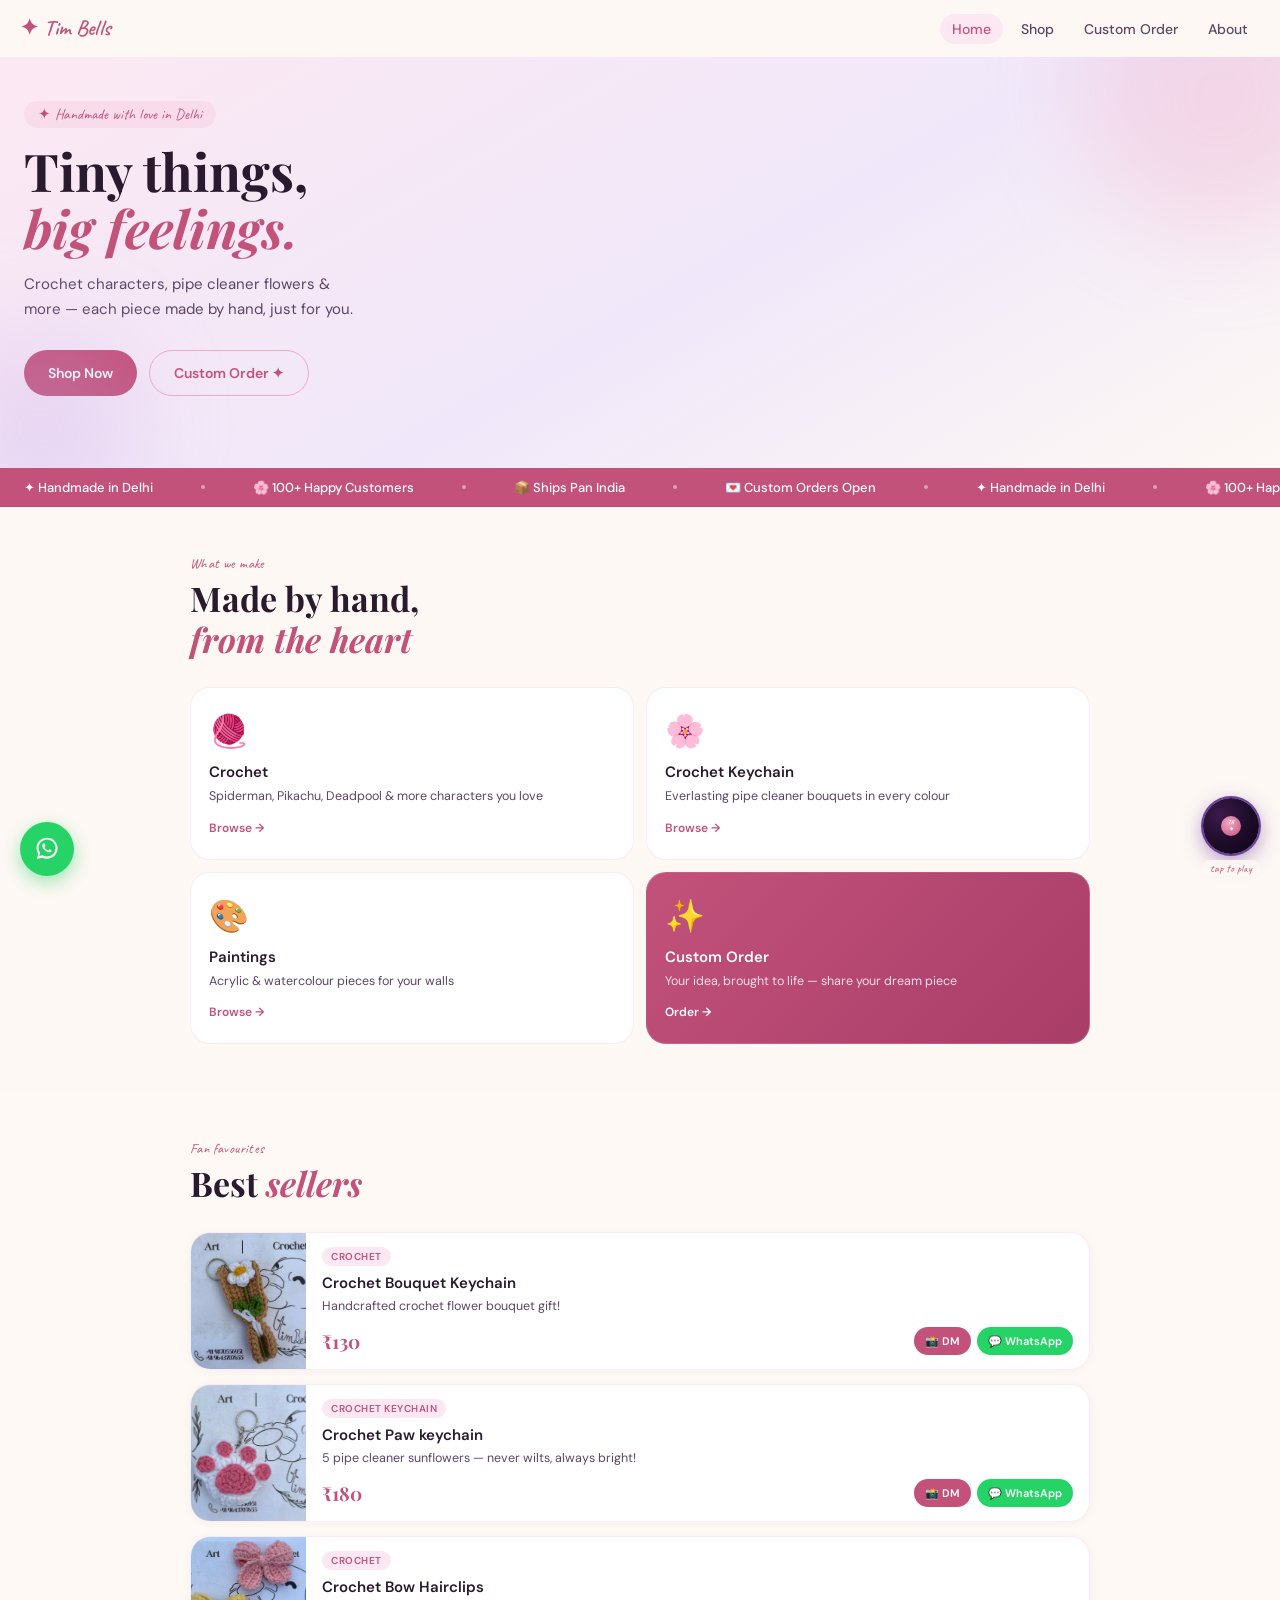
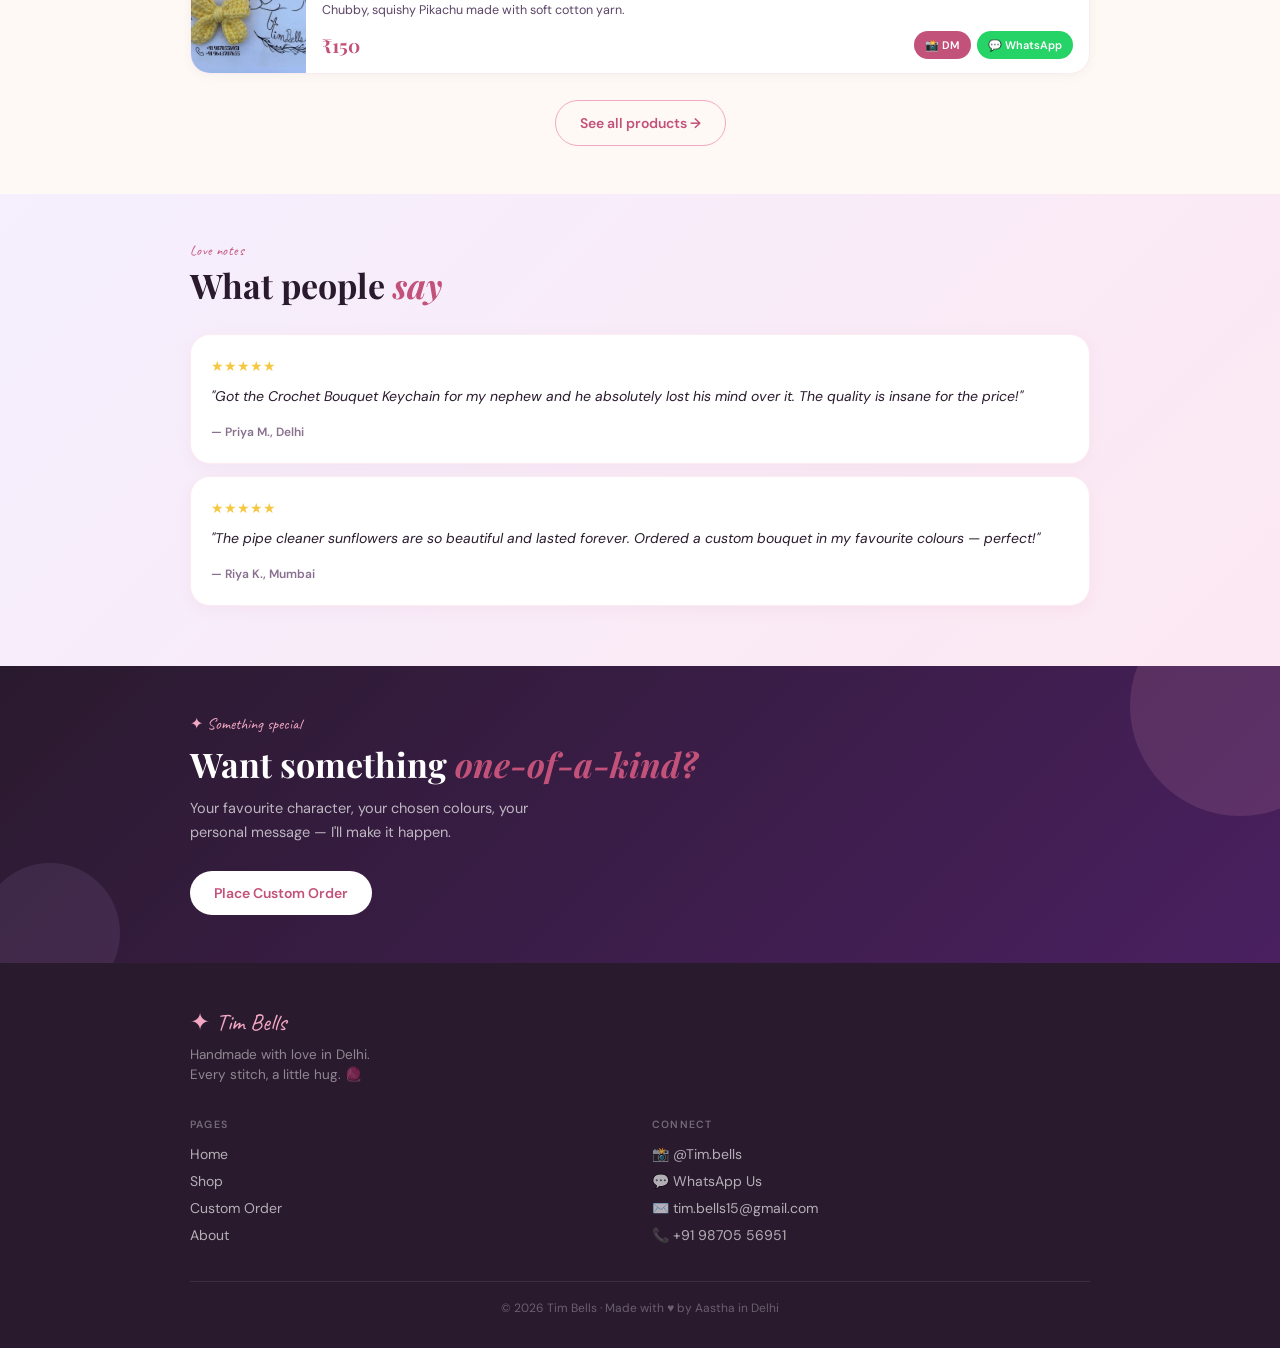
==== index.html @ e984d792 "first" ====
<!DOCTYPE html>
<html lang="en">
<head>
  <meta charset="UTF-8" />
  <meta name="viewport" content="width=device-width, initial-scale=1.0" />
  <title>Tim Bells ✦ Handmade by Aastha</title>
  <link rel="preconnect" href="https://fonts.googleapis.com" />
  <link rel="icon" href="data:image/svg+xml,<svg xmlns='http://www.w3.org/2000/svg' viewBox='0 0 100 100'><text y='.9em' font-size='90'>🌸</text></svg>">
  <link href="https://fonts.googleapis.com/css2?family=Playfair+Display:ital,wght@0,400;0,700;1,400&family=DM+Sans:wght@300;400;500;600&family=Caveat:wght@500;600&display=swap" rel="stylesheet" />
  <link rel="stylesheet" href="style.css" />
</head>
<body>

  <!-- NAV -->
  <nav class="nav" id="nav">
    <a href="home.html" class="nav-logo">✦ Tim Bells</a>
    <button class="nav-toggle" id="navToggle" aria-label="Menu">☰</button>
    <ul class="nav-links" id="navLinks">
      <li><a href="home.html" class="active">Home</a></li>
      <li><a href="shop.html">Shop</a></li>
      <li><a href="custom.html">Custom Order</a></li>
      <li><a href="about.html">About</a></li>
    </ul>
  </nav>

  <!-- HERO -->
  <section class="hero">
    <div class="hero-blob blob1"></div>
    <div class="hero-blob blob2"></div>
    <span class="eyebrow">✦ Handmade with love in Delhi</span>
    <h1 class="hero-title">Tiny things,<br><em>big feelings.</em></h1>
    <p class="hero-sub">Crochet characters, pipe cleaner flowers & more — each piece made by hand, just for you.</p>
    <div class="hero-btns">
      <a href="shop.html" class="btn btn-primary">Shop Now</a>
      <a href="custom.html" class="btn btn-ghost">Custom Order ✦</a>
    </div>
    </div>
  </section>

  <!-- TRUST BAR -->
  <div class="trust-bar">
    <div class="trust-track">
      <span class="trust-item">✦ Handmade in Delhi</span>
      <span class="trust-item"><span class="trust-dot"></span></span>
      <span class="trust-item">🌸 100+ Happy Customers</span>
      <span class="trust-item"><span class="trust-dot"></span></span>
      <span class="trust-item">📦 Ships Pan India</span>
      <span class="trust-item"><span class="trust-dot"></span></span>
      <span class="trust-item">💌 Custom Orders Open</span>
      <span class="trust-item"><span class="trust-dot"></span></span>
      <span class="trust-item">✦ Handmade in Delhi</span>
      <span class="trust-item"><span class="trust-dot"></span></span>
      <span class="trust-item">🌸 100+ Happy Customers</span>
      <span class="trust-item"><span class="trust-dot"></span></span>
      <span class="trust-item">📦 Ships Pan India</span>
      <span class="trust-item"><span class="trust-dot"></span></span>
      <span class="trust-item">💌 Custom Orders Open</span>
      <span class="trust-item"><span class="trust-dot"></span></span>
    </div>
  </div>

  <!-- CATEGORIES -->
  <section class="section">
    <div class="container">
      <div class="section-label">What we make</div>
      <h2 class="section-title">Made by hand,<br><em>from the heart</em></h2>
      <div class="cat-grid">
        <a href="shop.html?cat=crochet" class="cat-card">
          <div class="cat-icon">🧶</div>
          <h3>Crochet</h3>
          <p>Spiderman, Pikachu, Deadpool & more characters you love</p>
          <span class="cat-link">Browse →</span>
        </a>
        <a href="shop.html?cat=flowers" class="cat-card">
          <div class="cat-icon">🌸</div>
          <h3>Crochet Keychain</h3>
          <p>Everlasting pipe cleaner bouquets in every colour</p>
          <span class="cat-link">Browse →</span>
        </a>
        <a href="shop.html?cat=art" class="cat-card">
          <div class="cat-icon">🎨</div>
          <h3>Paintings</h3>
          <p>Acrylic & watercolour pieces for your walls</p>
          <span class="cat-link">Browse →</span>
        </a>
        <a href="custom.html" class="cat-card cat-card--highlight">
          <div class="cat-icon">✨</div>
          <h3>Custom Order</h3>
          <p>Your idea, brought to life — share your dream piece</p>
          <span class="cat-link">Order →</span>
        </a>
      </div>
    </div>
  </section>

  <!-- BEST SELLERS -->
  <section class="section section--tinted">
    <div class="container">
      <div class="section-label">Fan favourites</div>
      <h2 class="section-title">Best <em>sellers</em></h2>
      <div class="product-grid">
        <div class="product-card">
          <div class="product-img" style="background:#fde8f5;">
            <img src="images/spiderman.jpg" alt="Crochet Bouquet Keychain"
       style="width:100%;height:100%;object-fit:cover;" />
          </div>
          <div class="product-info">
            <span class="product-tag">Crochet</span>
            <h3>Crochet Bouquet Keychain</h3>
            <p>Handcrafted crochet flower bouquet gift!</p>
            <div class="product-footer">
              <span class="price">₹130</span>
              <div class="buy-btn-group">
                <a href="https://ig.me/m/Tim.bells" target="_blank" class="btn-sm btn-sm--ig" title="Order via Instagram DM">📸 DM</a>
                <a href="https://wa.me/919870556951?text=Hi%20Aastha%21%20%F0%9F%8C%B8%20I%27d%20like%20to%20order%20the%20Crochet%20%28%E2%82%B9450%29%20from%20your%20Tim%20Bells%20shop." target="_blank" class="btn-sm btn-sm--wa" title="Order via WhatsApp">💬 WhatsApp</a>
              </div>
            </div>
          </div>
        </div>

        <div class="product-card">
          <div class="product-img" style="background:#fef3e2;">
            <img src="images/sunflower.jpg" alt="Crochet Paw keychain"
       style="width:100%;height:100%;object-fit:cover;" />
          </div>
          <div class="product-info">
            <span class="product-tag">Crochet Keychain</span>
            <h3>Crochet Paw keychain</h3>
            <p>5 pipe cleaner sunflowers — never wilts, always bright!</p>
            <div class="product-footer">
              <span class="price">₹180</span>
              <div class="buy-btn-group">
                <a href="https://ig.me/m/Tim.bells" target="_blank" class="btn-sm btn-sm--ig" title="Order via Instagram DM">📸 DM</a>
                <a href="https://wa.me/919870556951?text=Hi%20Aastha%21%20%F0%9F%8C%B8%20I%27d%20like%20to%20order%20the%20Sunflower%20Bouquet%20%28%E2%82%B9350%29%20from%20your%20Tim%20Bells%20shop." target="_blank" class="btn-sm btn-sm--wa" title="Order via WhatsApp">💬 WhatsApp</a>
              </div>
            </div>
          </div>
        </div>

        <div class="product-card">
          <div class="product-img" style="background:#e8f5e9;">
            <img src="images/pikachu.jpg" alt="Crochet Bow Hairclips"
       style="width:100%;height:100%;object-fit:cover;" />
          </div>
          <div class="product-info">
            <span class="product-tag">Crochet</span>
            <h3>Crochet Bow Hairclips</h3>
            <p>Chubby, squishy Pikachu made with soft cotton yarn.</p>
            <div class="product-footer">
              <span class="price">₹150</span>
              <div class="buy-btn-group">
                <a href="https://ig.me/m/Tim.bells" target="_blank" class="btn-sm btn-sm--ig" title="Order via Instagram DM">📸 DM</a>
                <a href="https://wa.me/919870556951?text=Hi%20Aastha%21%20%F0%9F%8C%B8%20I%27d%20like%20to%20order%20the%20Pikachu%20Amigurumi%20%28%E2%82%B9400%29%20from%20your%20Tim%20Bells%20shop." target="_blank" class="btn-sm btn-sm--wa" title="Order via WhatsApp">💬 WhatsApp</a>
              </div>
            </div>
          </div>
        </div>
      </div>
      <div class="see-all">
        <a href="shop.html" class="btn btn-ghost">See all products →</a>
      </div>
    </div>
  </section>

  <!-- TESTIMONIALS -->
  <section class="section section--lavender">
    <div class="container">
      <div class="section-label">Love notes</div>
      <h2 class="section-title">What people <em>say</em></h2>
      <div class="testimonial-card">
        <div class="stars">★★★★★</div>
        <p class="testimonial-text">"Got the Crochet Bouquet Keychain for my nephew and he absolutely lost his mind over it. The quality is insane for the price!"</p>
        <span class="testimonial-author">— Priya M., Delhi</span>
      </div>
      <div class="testimonial-card">
        <div class="stars">★★★★★</div>
        <p class="testimonial-text">"The pipe cleaner sunflowers are so beautiful and lasted forever. Ordered a custom bouquet in my favourite colours — perfect!"</p>
        <span class="testimonial-author">— Riya K., Mumbai</span>
      </div>
    </div>
  </section>

  <!-- CUSTOM BANNER -->
  <section class="custom-banner">
    <div class="container">
      <span class="banner-eyebrow">✦ Something special</span>
      <h2>Want something <em>one-of-a-kind?</em></h2>
      <p>Your favourite character, your chosen colours, your personal message — I'll make it happen.</p>
      <a href="custom.html" class="btn btn-white">Place Custom Order</a>
    </div>
  </section>

  <!-- FOOTER -->
  <footer class="footer">
    <div class="container">
      <div class="footer-logo">✦ Tim Bells</div>
      <p class="footer-tagline">Handmade with love in Delhi.<br>Every stitch, a little hug. 🧶</p>
      <div class="footer-grid">
        <div class="footer-col">
          <h4>Pages</h4>
          <a href="home.html">Home</a>
          <a href="shop.html">Shop</a>
          <a href="custom.html">Custom Order</a>
          <a href="about.html">About</a>
        </div>
        <div class="footer-col">
          <h4>Connect</h4>
          <a href="https://instagram.com/Tim.bells" target="_blank">📸 @Tim.bells</a>
          <a href="https://wa.me/919870556951?text=Hi%20Aastha!%20I%20found%20your%20shop%20on%20the%20Tim%20Bells%20website." target="_blank">💬 WhatsApp Us</a>
          <a href="mailto:tim.bells15@gmail.com">✉️ tim.bells15@gmail.com</a>
          <a href="tel:+919870556951">📞 +91 98705 56951</a>
        </div>
      </div>
      <div class="footer-bottom">© 2026 Tim Bells · Made with ♥ by Aastha in Delhi</div>
    </div>
  </footer>

  
  <!-- MUSIC PLAYER (persists across pages via player.js) -->
  <div id="disc-player">
    <div id="disc" title="Click to play/pause">
      <div id="disc-inner">TB<br>✦</div>
    </div>
    <div id="disc-label">tap to play</div>
  </div>
  <audio id="bgMusic" loop preload="auto">
    <source src="music/lover-instrumental.mp3" type="audio/mpeg" />
  </audio>

  <script src="player.js"></script>
  <script src="main.js"></script>
</body>
</html>
---- style.css ----
/* ===== TIM BELLS — SHARED STYLES ===== */
@import url('https://fonts.googleapis.com/css2?family=Playfair+Display:ital,wght@0,400;0,700;1,400&family=DM+Sans:wght@300;400;500;600&family=Caveat:wght@500;600&display=swap');

*, *::before, *::after { box-sizing: border-box; margin: 0; padding: 0; }

:root {
  --rose: #f2a7c3;
  --rose-light: #fce8f2;
  --rose-dark: #c2527a;
  --rose-deeper: #a83d68;
  --lavender: #e8d5f5;
  --lavender-mid: #c9a8e8;
  --sage: #d4edd8;
  --cream: #fdf8f4;
  --warm-white: #fff9f6;
  --ink: #2a1a2e;
  --ink-soft: #5c4566;
  --ink-muted: #8a7090;
  --border: rgba(242,167,195,0.22);
}

html { scroll-behavior: smooth; }

body {
  font-family: 'DM Sans', sans-serif;
  background: var(--cream);
  color: var(--ink);
  overflow-x: hidden;
  -webkit-font-smoothing: antialiased;
}

a { text-decoration: none; color: inherit; }
img { max-width: 100%; display: block; }

/* ===== NAV ===== */
.nav {
  display: flex;
  align-items: center;
  justify-content: space-between;
  padding: 14px 20px;
  background: rgba(253,248,244,0.92);
  backdrop-filter: blur(10px);
  -webkit-backdrop-filter: blur(10px);
  position: sticky;
  top: 0;
  z-index: 200;
  border-bottom: 1px solid transparent;
  transition: border-color 0.3s, box-shadow 0.3s;
}

.nav.scrolled {
  border-color: var(--border);
  box-shadow: 0 2px 20px rgba(194,82,122,0.08);
}

.nav-logo {
  font-family: 'Caveat', cursive;
  font-size: 22px;
  font-weight: 600;
  color: var(--rose-dark);
  letter-spacing: 0.3px;
  flex-shrink: 0;
}

.nav-toggle {
  background: none;
  border: none;
  font-size: 20px;
  cursor: pointer;
  color: var(--ink);
  padding: 4px 8px;
  line-height: 1;
  display: none;
}

.nav-links {
  display: flex;
  list-style: none;
  gap: 6px;
  align-items: center;
}

.nav-links a {
  font-size: 14px;
  font-weight: 500;
  color: var(--ink-soft);
  padding: 6px 12px;
  border-radius: 20px;
  transition: background 0.15s, color 0.15s;
}

.nav-links a:hover { background: var(--rose-light); color: var(--rose-dark); }
.nav-links a.active { color: var(--rose-dark); background: var(--rose-light); }

/* MOBILE NAV */
@media (max-width: 600px) {
  .nav-toggle { display: block; }

  .nav-links {
    display: none;
    flex-direction: column;
    position: absolute;
    top: 100%;
    left: 0; right: 0;
    background: rgba(253,248,244,0.98);
    backdrop-filter: blur(10px);
    padding: 16px 20px 20px;
    gap: 4px;
    border-bottom: 1px solid var(--border);
    box-shadow: 0 8px 24px rgba(42,26,46,0.08);
  }

  .nav-links.open { display: flex; }

  .nav-links li { width: 100%; }
  .nav-links a {
    display: block;
    font-size: 16px;
    padding: 12px 16px;
    border-radius: 12px;
  }
}

/* ===== TRUST BAR ===== */
.trust-bar {
  background: var(--rose-dark);
  color: white;
  padding: 11px 0;
  overflow: hidden;
}

.trust-track {
  display: flex;
  width: max-content;
  animation: scroll-left 20s linear infinite;
}

.trust-item {
  display: flex;
  align-items: center;
  gap: 8px;
  padding: 0 24px;
  font-size: 13px;
  font-weight: 500;
  white-space: nowrap;
}

.trust-dot {
  width: 4px; height: 4px;
  background: rgba(255,255,255,0.45);
  border-radius: 50%;
  flex-shrink: 0;
}

@keyframes scroll-left {
  0% { transform: translateX(0); }
  100% { transform: translateX(-50%); }
}

/* ===== HERO ===== */
.hero {
  background: linear-gradient(150deg, #fce8f2 0%, #f0e8fa 55%, #fdf8f4 100%);
  padding: 44px 24px 36px;
  position: relative;
  overflow: hidden;
}

.hero-blob {
  position: absolute;
  border-radius: 50%;
  filter: blur(50px);
  pointer-events: none;
}

.blob1 {
  width: 280px; height: 280px;
  background: #f2a7c3;
  opacity: 0.3;
  top: -100px; right: -80px;
}

.blob2 {
  width: 200px; height: 200px;
  background: #c9a8e8;
  opacity: 0.28;
  bottom: -60px; left: -60px;
}

.eyebrow {
  display: inline-block;
  font-family: 'Caveat', cursive;
  font-size: 15px;
  color: var(--rose-dark);
  background: rgba(242,167,195,0.18);
  padding: 4px 14px;
  border-radius: 20px;
  margin-bottom: 14px;
}

.hero-title {
  font-family: 'Playfair Display', serif;
  font-size: clamp(38px, 10vw, 52px);
  font-weight: 700;
  line-height: 1.1;
  color: var(--ink);
  margin-bottom: 16px;
}

.hero-title em, .section-title em, .page-title em, h2 em {
  font-style: italic;
  color: var(--rose-dark);
}

.hero-sub {
  font-size: 15px;
  line-height: 1.65;
  color: var(--ink-soft);
  margin-bottom: 28px;
  max-width: 340px;
}

.hero-btns {
  display: flex;
  gap: 12px;
  flex-wrap: wrap;
  margin-bottom: 36px;
}

.hero-cards {
  display: flex;
  gap: 10px;
  overflow-x: auto;
  padding-bottom: 4px;
  scrollbar-width: none;
}

.hero-cards::-webkit-scrollbar { display: none; }

.hero-card {
  flex: 0 0 auto;
  background: white;
  border-radius: 18px;
  padding: 16px 16px 14px;
  text-align: center;
  border: 1px solid var(--border);
  box-shadow: 0 4px 16px rgba(194,82,122,0.07);
  min-width: 105px;
}

.hero-card .card-emoji { font-size: 26px; margin-bottom: 7px; }
.hero-card span { font-size: 11px; font-weight: 500; color: var(--ink-soft); display: block; line-height: 1.35; }

/* ===== PAGE HERO (inner pages) ===== */
.page-hero {
  background: linear-gradient(150deg, #fce8f2 0%, #f0e8fa 55%, #fdf8f4 100%);
  padding: 44px 24px 40px;
  position: relative;
  overflow: hidden;
}

.page-title {
  font-family: 'Playfair Display', serif;
  font-size: clamp(34px, 9vw, 48px);
  font-weight: 700;
  line-height: 1.15;
  color: var(--ink);
  margin-bottom: 12px;
}

.page-hero p {
  font-size: 15px;
  color: var(--ink-soft);
  line-height: 1.6;
  max-width: 360px;
}

/* ===== BUTTONS ===== */
.btn {
  display: inline-flex;
  align-items: center;
  gap: 6px;
  padding: 13px 24px;
  border-radius: 50px;
  font-family: 'DM Sans', sans-serif;
  font-size: 14px;
  font-weight: 600;
  cursor: pointer;
  transition: transform 0.15s, box-shadow 0.15s, background 0.15s;
  border: none;
  text-decoration: none;
  white-space: nowrap;
}

.btn-primary {
  background: var(--rose-dark);
  color: white;
}

.btn-primary:hover {
  background: var(--rose-deeper);
  transform: translateY(-1px);
  box-shadow: 0 6px 20px rgba(194,82,122,0.32);
}

.btn-ghost {
  background: transparent;
  color: var(--rose-dark);
  border: 1.5px solid var(--rose);
}

.btn-ghost:hover { background: rgba(242,167,195,0.12); }

.btn-white {
  background: white;
  color: var(--rose-dark);
}

.btn-white:hover { transform: translateY(-1px); box-shadow: 0 6px 20px rgba(0,0,0,0.1); }

.btn-sm {
  background: var(--rose-dark);
  color: white;
  padding: 7px 15px;
  border-radius: 20px;
  font-size: 12px;
  font-weight: 600;
  text-decoration: none;
  transition: transform 0.15s, background 0.15s;
  white-space: nowrap;
}

.btn-sm:hover { background: var(--rose-deeper); transform: scale(1.04); }

.buy-btn-group {
  display: flex;
  gap: 6px;
}

.btn-sm--ig {
  background: var(--rose-dark);
}

.btn-sm--wa {
  background: #25D366;
}

.btn-sm--wa:hover {
  background: #1ebc59;
}

.btn-full { width: 100%; justify-content: center; }

/* ===== SECTIONS ===== */
.section { padding: 48px 24px; }
.section--tinted { background: var(--warm-white); }
.section--lavender { background: linear-gradient(135deg, #f5effe 0%, #fce8f2 100%); }
.section--dark { background: linear-gradient(135deg, var(--ink) 0%, #4a2060 100%); }

.container { max-width: 900px; margin: 0 auto; }

.section-label {
  font-family: 'Caveat', cursive;
  font-size: 14px;
  color: var(--rose-dark);
  margin-bottom: 6px;
  letter-spacing: 0.4px;
}

.section-title {
  font-family: 'Playfair Display', serif;
  font-size: clamp(26px, 7vw, 34px);
  font-weight: 700;
  line-height: 1.2;
  color: var(--ink);
  margin-bottom: 28px;
}

.caveat-tag {
  font-family: 'Caveat', cursive;
  font-size: 16px;
  color: var(--rose-dark);
  display: block;
  margin-bottom: 6px;
}

/* ===== CATEGORIES ===== */
.cat-grid {
  display: grid;
  grid-template-columns: repeat(2, 1fr);
  gap: 12px;
}

.cat-card {
  background: white;
  border-radius: 20px;
  padding: 22px 18px;
  border: 1px solid var(--border);
  display: block;
  transition: transform 0.2s, box-shadow 0.2s;
  position: relative;
  overflow: hidden;
}

.cat-card:hover { transform: translateY(-3px); box-shadow: 0 8px 28px rgba(194,82,122,0.12); }
.cat-card--full { grid-column: span 2; display: flex; align-items: center; gap: 18px; }

.cat-card--highlight {
  background: linear-gradient(135deg, var(--rose-dark) 0%, var(--rose-deeper) 100%);
}

.cat-card--highlight h3,
.cat-card--highlight p,
.cat-card--highlight .cat-link { color: white !important; }
.cat-card--highlight p { opacity: 0.82; }

.cat-icon { font-size: 32px; margin-bottom: 10px; }
.cat-card--full .cat-icon { margin-bottom: 0; font-size: 36px; flex-shrink: 0; }

.cat-card h3 { font-size: 15px; font-weight: 600; color: var(--ink); margin-bottom: 5px; }
.cat-card p { font-size: 12.5px; color: var(--ink-soft); line-height: 1.45; margin-bottom: 10px; }
.cat-link { font-size: 12px; font-weight: 600; color: var(--rose-dark); }

/* ===== PRODUCTS ===== */
.product-grid { display: flex; flex-direction: column; gap: 14px; }

.product-grid--large {
  display: grid;
  grid-template-columns: 1fr;
  gap: 14px;
}

@media (min-width: 600px) {
  .product-grid--large { grid-template-columns: repeat(2, 1fr); }
}

@media (min-width: 860px) {
  .product-grid--large { grid-template-columns: repeat(3, 1fr); }
  .product-grid--large .product-card {
    flex-direction: column;
  }
  .product-grid--large .product-img {
    width: 100%;
    min-height: 160px;
    border-radius: 16px 16px 0 0;
  }
}

.product-card {
  background: white;
  border-radius: 20px;
  display: flex;
  overflow: hidden;
  border: 1px solid var(--border);
  box-shadow: 0 2px 12px rgba(0,0,0,0.04);
  transition: transform 0.2s, box-shadow 0.2s;
}

.product-card:hover { transform: translateY(-2px); box-shadow: 0 8px 24px rgba(194,82,122,0.1); }

.product-img {
  width: 115px;
  flex-shrink: 0;
  display: flex;
  align-items: center;
  justify-content: center;
  font-size: 46px;
  min-height: 120px;
}

.product-info { padding: 14px 16px; flex: 1; display: flex; flex-direction: column; }

.product-tag {
  font-size: 10px;
  font-weight: 600;
  background: var(--rose-light);
  color: var(--rose-dark);
  padding: 3px 9px;
  border-radius: 20px;
  text-transform: uppercase;
  letter-spacing: 0.5px;
  width: fit-content;
}

.product-info h3 { font-size: 15px; font-weight: 600; color: var(--ink); margin: 7px 0 4px; }
.product-info p { font-size: 12.5px; color: var(--ink-soft); line-height: 1.45; flex: 1; margin-bottom: 12px; }

.product-footer { display: flex; align-items: center; justify-content: space-between; gap: 8px; flex-wrap: wrap; }

.buy-btn-group { display: flex; gap: 6px; flex-wrap: wrap; }
.buy-btn-group .btn-sm { padding: 7px 11px; font-size: 11px; }

.price {
  font-family: 'Playfair Display', serif;
  font-size: 19px;
  font-weight: 700;
  color: var(--rose-dark);
}

/* ===== TESTIMONIALS ===== */
.testimonial-card {
  background: white;
  border-radius: 20px;
  padding: 22px 20px;
  border: 1px solid var(--border);
  box-shadow: 0 4px 16px rgba(194,82,122,0.06);
  margin-bottom: 12px;
}

.stars { color: #f5c842; font-size: 14px; margin-bottom: 10px; }
.testimonial-text { font-size: 14px; color: var(--ink); line-height: 1.65; margin-bottom: 12px; font-style: italic; }
.testimonial-author { font-size: 12px; font-weight: 600; color: var(--ink-muted); }

/* ===== CUSTOM BANNER ===== */
.custom-banner {
  background: linear-gradient(135deg, #2a1a2e 0%, #4a2060 100%);
  padding: 48px 24px;
  position: relative;
  overflow: hidden;
}

.custom-banner::before {
  content: '';
  position: absolute;
  width: 220px; height: 220px;
  border-radius: 50%;
  background: rgba(242,167,195,0.13);
  top: -70px; right: -70px;
  pointer-events: none;
}

.custom-banner::after {
  content: '';
  position: absolute;
  width: 140px; height: 140px;
  border-radius: 50%;
  background: rgba(201,168,232,0.1);
  bottom: -40px; left: -20px;
  pointer-events: none;
}

.banner-eyebrow {
  font-family: 'Caveat', cursive;
  font-size: 16px;
  color: var(--rose);
  margin-bottom: 10px;
  display: block;
}

.custom-banner h2 {
  font-family: 'Playfair Display', serif;
  font-size: clamp(26px, 7vw, 34px);
  color: white;
  font-weight: 700;
  line-height: 1.2;
  margin-bottom: 12px;
}

.custom-banner p {
  font-size: 14.5px;
  color: rgba(255,255,255,0.68);
  line-height: 1.65;
  margin-bottom: 26px;
  max-width: 380px;
}

/* ===== ABOUT PAGE ===== */
.about-hero {
  background: linear-gradient(150deg, #fce8f2 0%, #f0e8fa 55%, #fdf8f4 100%);
  padding: 44px 24px 40px;
  position: relative;
  overflow: hidden;
}

.about-hero-inner {
  display: flex;
  flex-direction: column;
  gap: 24px;
}

@media (min-width: 680px) {
  .about-hero-inner { flex-direction: row; align-items: center; gap: 36px; }
}

.about-avatar {
  width: 130px;
  height: 130px;
  border-radius: 50%;
  overflow: hidden;
  border: 3px solid white;
  box-shadow: 0 6px 24px rgba(194,82,122,0.22);
  background: var(--rose-light);
  display: flex;
  align-items: center;
  justify-content: center;
  flex-shrink: 0;
  font-size: 48px;
}

.about-avatar img { width: 100%; height: 100%; object-fit: cover; }
.avatar-fallback { font-size: 48px; display: none; }

.about-intro .page-title { margin-top: 10px; margin-bottom: 12px; }

.about-bio {
  font-size: 15px;
  color: var(--ink-soft);
  line-height: 1.65;
  margin-bottom: 22px;
  max-width: 400px;
}

.about-btns { display: flex; flex-wrap: wrap; gap: 10px; }

/* Story section */
.story-grid {
  display: flex;
  flex-direction: column;
  gap: 28px;
}

@media (min-width: 680px) {
  .story-grid { flex-direction: row; gap: 40px; }
}

.story-text { flex: 1; }
.story-text p { font-size: 14.5px; color: var(--ink-soft); line-height: 1.7; margin-bottom: 16px; }
.story-text blockquote {
  font-family: 'Playfair Display', serif;
  font-size: 18px;
  font-style: italic;
  color: var(--rose-dark);
  border-left: 3px solid var(--rose);
  padding-left: 18px;
  margin-top: 20px;
  line-height: 1.5;
}

.story-aside { display: flex; flex-direction: column; gap: 12px; min-width: 220px; }

.fun-fact {
  background: white;
  border-radius: 14px;
  padding: 14px 16px;
  display: flex;
  align-items: center;
  gap: 14px;
  border: 1px solid var(--border);
  box-shadow: 0 2px 8px rgba(194,82,122,0.05);
}

.fun-icon { font-size: 24px; flex-shrink: 0; }
.fun-fact strong { display: block; font-size: 13px; font-weight: 600; color: var(--ink); margin-bottom: 2px; }
.fun-fact span { font-size: 12px; color: var(--ink-soft); }

/* Mediums */
.mediums-grid {
  display: grid;
  grid-template-columns: repeat(2, 1fr);
  gap: 12px;
}

@media (min-width: 680px) { .mediums-grid { grid-template-columns: repeat(3, 1fr); } }

.medium-card {
  background: white;
  border-radius: 18px;
  padding: 20px 16px;
  border: 1px solid var(--border);
  transition: transform 0.2s, box-shadow 0.2s;
}

.medium-card:hover { transform: translateY(-2px); box-shadow: 0 6px 20px rgba(194,82,122,0.1); }
.medium-icon { font-size: 28px; margin-bottom: 10px; }
.medium-card h3 { font-size: 14px; font-weight: 600; color: var(--ink); margin-bottom: 6px; }
.medium-card p { font-size: 12.5px; color: var(--ink-soft); line-height: 1.5; }

/* Connect */
.connect-wrap { text-align: center; }
.connect-wrap .section-title { margin-bottom: 24px; }

.connect-cards {
  display: flex;
  flex-direction: column;
  gap: 12px;
  margin-bottom: 28px;
}

@media (min-width: 600px) {
  .connect-cards { flex-direction: row; flex-wrap: wrap; justify-content: center; }
  .connect-card { flex: 0 1 calc(50% - 6px); }
}

@media (min-width: 900px) {
  .connect-card { flex: 0 1 calc(25% - 9px); }
}

.connect-card {
  background: white;
  border-radius: 18px;
  padding: 20px 16px;
  border: 1px solid var(--border);
  display: flex;
  flex-direction: column;
  align-items: center;
  gap: 5px;
  transition: transform 0.2s, box-shadow 0.2s;
}

.connect-card:hover { transform: translateY(-2px); box-shadow: 0 6px 20px rgba(194,82,122,0.1); }
.connect-icon { font-size: 28px; margin-bottom: 4px; }
.connect-card strong { font-size: 14px; font-weight: 600; color: var(--ink); }
.connect-card span { font-size: 12px; color: var(--ink-soft); }
.connect-action { font-size: 12px; font-weight: 600; color: var(--rose-dark); margin-top: 4px; }

/* ===== CUSTOM ORDER PAGE ===== */
.steps {
  display: flex;
  flex-direction: column;
  gap: 16px;
}

@media (min-width: 680px) {
  .steps { flex-direction: row; align-items: flex-start; }
}

.step {
  background: white;
  border-radius: 18px;
  padding: 22px 18px;
  border: 1px solid var(--border);
  flex: 1;
}

.step-num {
  width: 36px; height: 36px;
  border-radius: 50%;
  background: var(--rose-light);
  color: var(--rose-dark);
  font-size: 16px;
  font-weight: 700;
  display: flex;
  align-items: center;
  justify-content: center;
  margin-bottom: 12px;
  font-family: 'Playfair Display', serif;
}

.step h3 { font-size: 15px; font-weight: 600; color: var(--ink); margin-bottom: 6px; }
.step p { font-size: 13px; color: var(--ink-soft); line-height: 1.55; }

.step-arrow {
  display: none;
  font-size: 20px;
  color: var(--rose);
  margin-top: 28px;
}

@media (min-width: 680px) { .step-arrow { display: block; } }

/* Form */
.form-wrap { max-width: 560px; margin: 0 auto; }
.form-header { margin-bottom: 24px; }
.form-header h2 {
  font-family: 'Playfair Display', serif;
  font-size: clamp(22px, 6vw, 28px);
  color: var(--ink);
  font-weight: 700;
}

.form-group { margin-bottom: 18px; }
.form-group label { display: block; font-size: 13px; font-weight: 600; color: var(--ink); margin-bottom: 7px; }

.form-group input,
.form-group select,
.form-group textarea {
  width: 100%;
  padding: 12px 14px;
  border: 1.5px solid var(--border);
  border-radius: 12px;
  font-family: 'DM Sans', sans-serif;
  font-size: 14px;
  color: var(--ink);
  background: white;
  transition: border-color 0.15s, box-shadow 0.15s;
  outline: none;
  -webkit-appearance: none;
  appearance: none;
}

.form-group input:focus,
.form-group select:focus,
.form-group textarea:focus {
  border-color: var(--rose);
  box-shadow: 0 0 0 3px rgba(242,167,195,0.18);
}

.form-group textarea { resize: vertical; min-height: 110px; }

.form-row { display: grid; grid-template-columns: 1fr 1fr; gap: 14px; }
@media (max-width: 480px) { .form-row { grid-template-columns: 1fr; } }

.contact-toggle { display: flex; gap: 10px; }

.toggle-btn {
  flex: 1;
  padding: 10px 14px;
  border-radius: 10px;
  border: 1.5px solid var(--border);
  background: white;
  font-family: 'DM Sans', sans-serif;
  font-size: 13px;
  font-weight: 500;
  cursor: pointer;
  color: var(--ink-soft);
  transition: all 0.15s;
}

.toggle-btn.active {
  background: var(--rose-light);
  border-color: var(--rose);
  color: var(--rose-dark);
  font-weight: 600;
}

.hidden { display: none !important; }

.form-note {
  text-align: center;
  font-size: 12.5px;
  color: var(--ink-muted);
  margin-top: 12px;
}

/* Ideas grid */
.ideas-grid {
  display: grid;
  grid-template-columns: repeat(2, 1fr);
  gap: 10px;
}

@media (min-width: 600px) { .ideas-grid { grid-template-columns: repeat(4, 1fr); } }

.idea-card {
  background: white;
  border-radius: 14px;
  padding: 14px 14px;
  border: 1px solid var(--border);
  font-size: 13px;
  color: var(--ink-soft);
  line-height: 1.45;
  transition: transform 0.15s, box-shadow 0.15s;
}

.idea-card:hover { transform: translateY(-2px); box-shadow: 0 4px 14px rgba(194,82,122,0.08); }

/* ===== SHOP PAGE ===== */
.filters {
  display: flex;
  gap: 8px;
  flex-wrap: wrap;
  margin-bottom: 24px;
}

.filter-btn {
  padding: 8px 16px;
  border-radius: 50px;
  border: 1.5px solid var(--border);
  background: white;
  font-family: 'DM Sans', sans-serif;
  font-size: 13px;
  font-weight: 500;
  cursor: pointer;
  color: var(--ink-soft);
  transition: all 0.15s;
}

.filter-btn:hover { border-color: var(--rose); color: var(--rose-dark); }
.filter-btn.active { background: var(--rose-dark); color: white; border-color: var(--rose-dark); }

.filters--budget {
  margin-top: -8px;
  margin-bottom: 28px;
  align-items: center;
}

.filter-label {
  font-size: 13px;
  font-weight: 600;
  color: var(--ink-muted);
  margin-right: 2px;
}

.filter-btn--budget {
  font-size: 12.5px;
  padding: 7px 14px;
}

.custom-nudge {
  text-align: center;
  margin-top: 28px;
  padding: 18px 20px;
  background: var(--rose-light);
  border-radius: 16px;
  font-size: 14px;
  color: var(--ink-soft);
}

.custom-nudge a { color: var(--rose-dark); font-weight: 600; }

/* ===== MUSIC DISC PLAYER (shared, all pages) ===== */
#disc-player {
  position: fixed;
  bottom: 24px;
  right: 20px;
  z-index: 999;
  display: flex;
  flex-direction: column;
  align-items: center;
  gap: 6px;
  pointer-events: auto;
}

#disc {
  width: 56px; height: 56px; border-radius: 50%; cursor: pointer;
  background: radial-gradient(circle at 30% 30%, #3a1a4a, #1a0a26 60%, #0d0616);
  box-shadow: 0 0 0 2px #6b3fa0, 0 6px 20px rgba(100,40,140,0.5);
  animation: discSpin 4s linear infinite;
  animation-play-state: paused;
  display: flex; align-items: center; justify-content: center;
}

#disc-inner {
  width: 20px; height: 20px; border-radius: 50%;
  background: radial-gradient(circle at 40% 35%, #f2a7c3, #c2527a);
  display: flex; align-items: center; justify-content: center;
  font-family: 'Caveat', cursive; font-size: 6px; color: white;
  font-weight: 600; line-height: 1.1; text-align: center;
}

#disc-label {
  font-family: 'Caveat', cursive; font-size: 11px;
  color: var(--rose-dark); text-align: center; line-height: 1.3;
  background: rgba(253,248,244,0.85);
  padding: 1px 8px;
  border-radius: 10px;
}

@keyframes discSpin {
  from { transform: rotate(0deg); }
  to   { transform: rotate(360deg); }
}

/* ===== WHATSAPP FLOATING BUTTON ===== */
#wa-float-btn {
  position: fixed;
  bottom: 24px;
  left: 20px;
  z-index: 999;
  width: 54px;
  height: 54px;
  border-radius: 50%;
  background: #25D366;
  display: flex;
  align-items: center;
  justify-content: center;
  box-shadow: 0 6px 18px rgba(37,211,102,0.45);
  transition: transform 0.2s, box-shadow 0.2s;
  animation: waPulse 2.4s ease-in-out infinite;
}

#wa-float-btn:hover {
  transform: scale(1.08);
  box-shadow: 0 8px 22px rgba(37,211,102,0.55);
}

@keyframes waPulse {
  0%, 100% { box-shadow: 0 6px 18px rgba(37,211,102,0.45); }
  50% { box-shadow: 0 6px 18px rgba(37,211,102,0.45), 0 0 0 8px rgba(37,211,102,0.12); }
}

@media (max-width: 600px) {
  #wa-float-btn { width: 48px; height: 48px; bottom: 18px; left: 14px; }
  #disc-player { bottom: 18px; right: 14px; }
  #disc { width: 48px; height: 48px; }
}

/* ===== FOOTER ===== */
.footer {
  background: var(--ink);
  color: rgba(255,255,255,0.75);
  padding: 44px 24px 32px;
}

.footer-logo {
  font-family: 'Caveat', cursive;
  font-size: 24px;
  color: var(--rose);
  margin-bottom: 8px;
}

.footer-tagline { font-size: 13.5px; color: rgba(255,255,255,0.48); line-height: 1.55; margin-bottom: 32px; }

.footer-grid { display: grid; grid-template-columns: 1fr 1fr; gap: 24px; margin-bottom: 28px; }

.footer-col h4 {
  font-size: 10.5px;
  font-weight: 600;
  text-transform: uppercase;
  letter-spacing: 1.2px;
  color: rgba(255,255,255,0.35);
  margin-bottom: 14px;
}

.footer-col a {
  display: block;
  color: rgba(255,255,255,0.65);
  font-size: 14px;
  margin-bottom: 9px;
  transition: color 0.15s;
}

.footer-col a:hover { color: var(--rose); }

.footer-bottom {
  border-top: 1px solid rgba(255,255,255,0.09);
  padding-top: 18px;
  font-size: 12px;
  color: rgba(255,255,255,0.3);
  text-align: center;
}

.see-all { text-align: center; margin-top: 26px; }
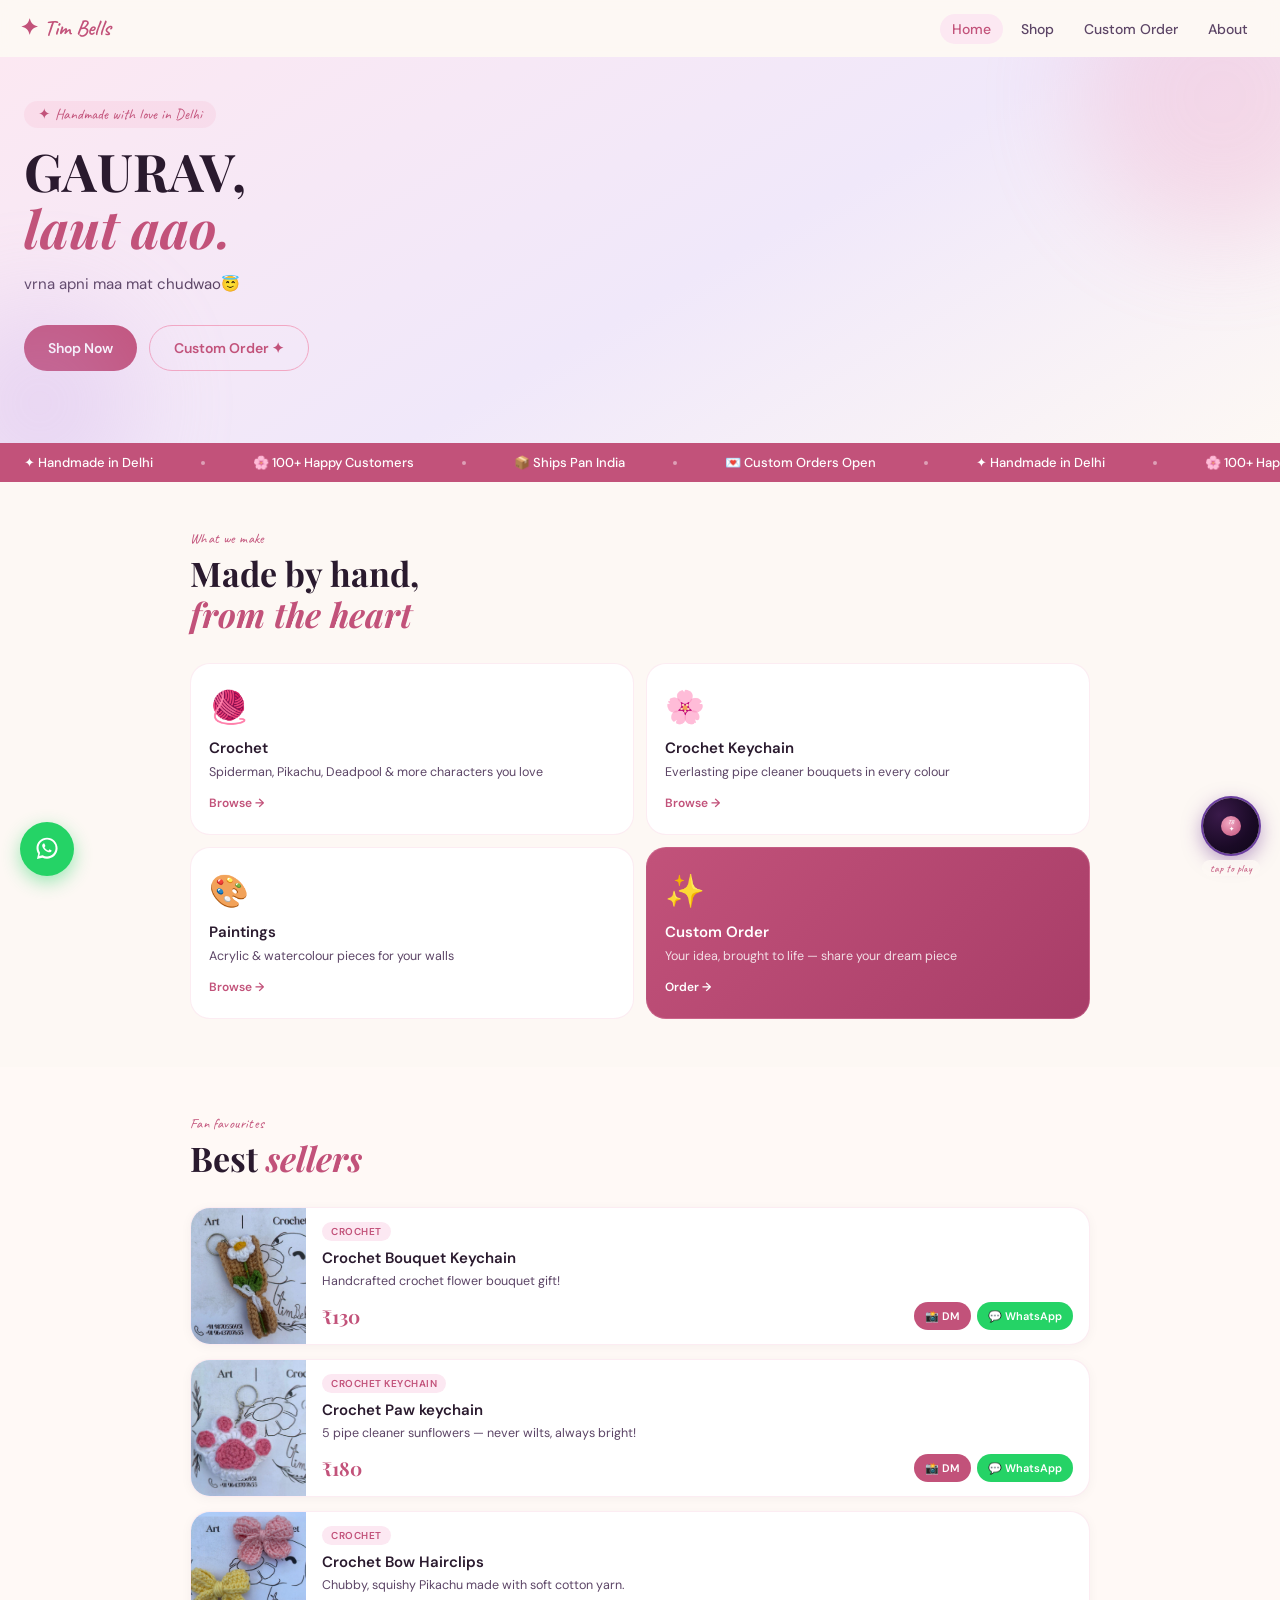
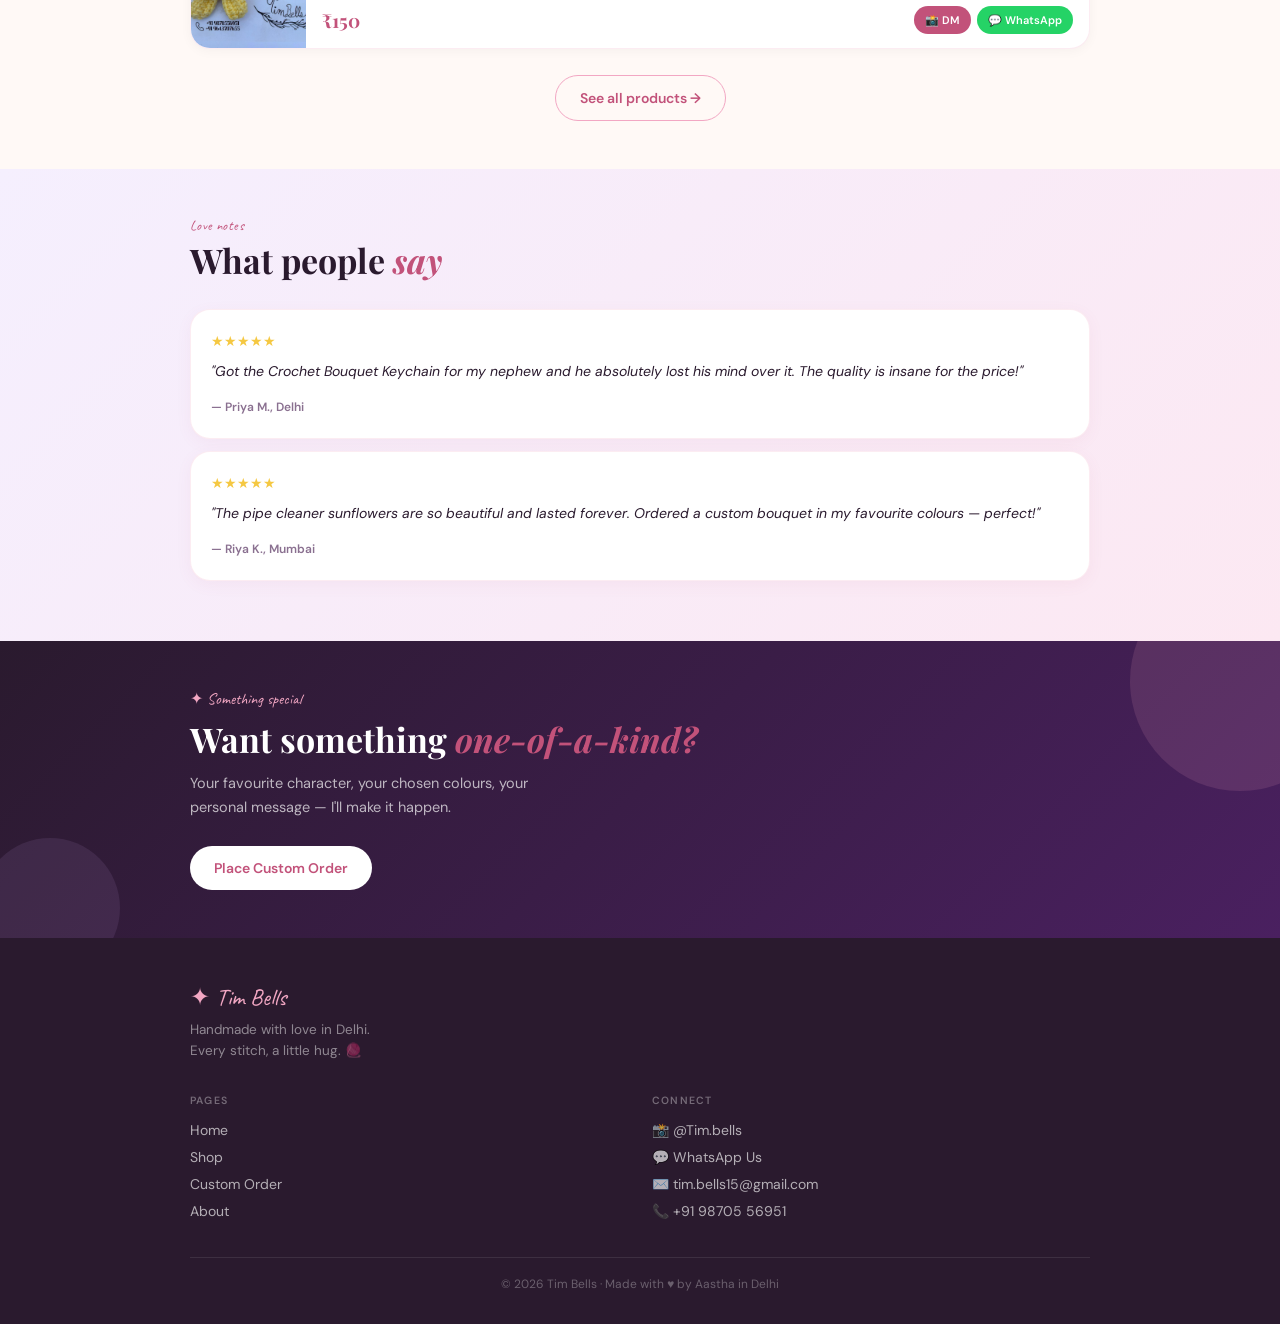
==== commit d9dd2b52: "first" ====
--- a/index.html
+++ b/index.html
@@ -28,8 +28,8 @@
     <div class="hero-blob blob1"></div>
     <div class="hero-blob blob2"></div>
     <span class="eyebrow">✦ Handmade with love in Delhi</span>
-    <h1 class="hero-title">Tiny things,<br><em>big feelings.</em></h1>
-    <p class="hero-sub">Crochet characters, pipe cleaner flowers & more — each piece made by hand, just for you.</p>
+    <h1 class="hero-title">GAURAV,<br><em>laut aao.</em></h1>
+    <p class="hero-sub">vrna apni maa mat chudwao😇</p>
     <div class="hero-btns">
       <a href="shop.html" class="btn btn-primary">Shop Now</a>
       <a href="custom.html" class="btn btn-ghost">Custom Order ✦</a>
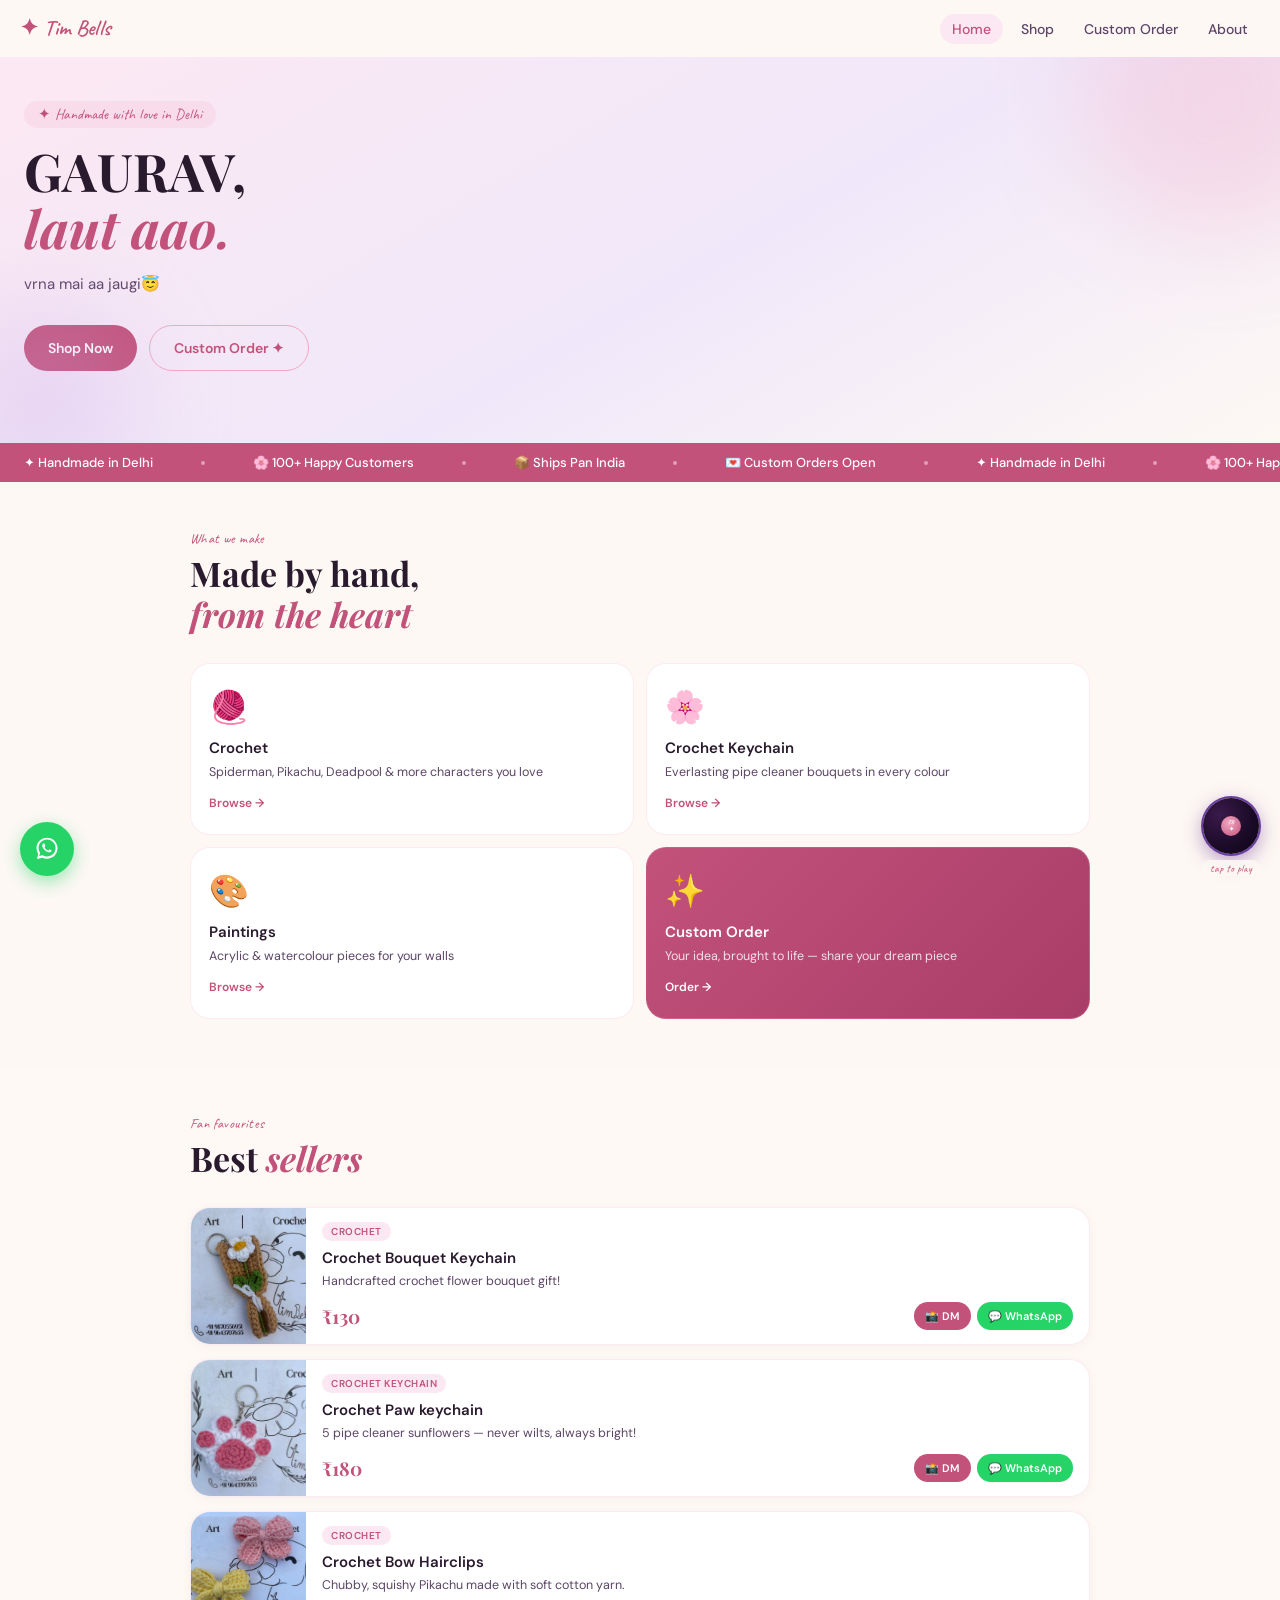
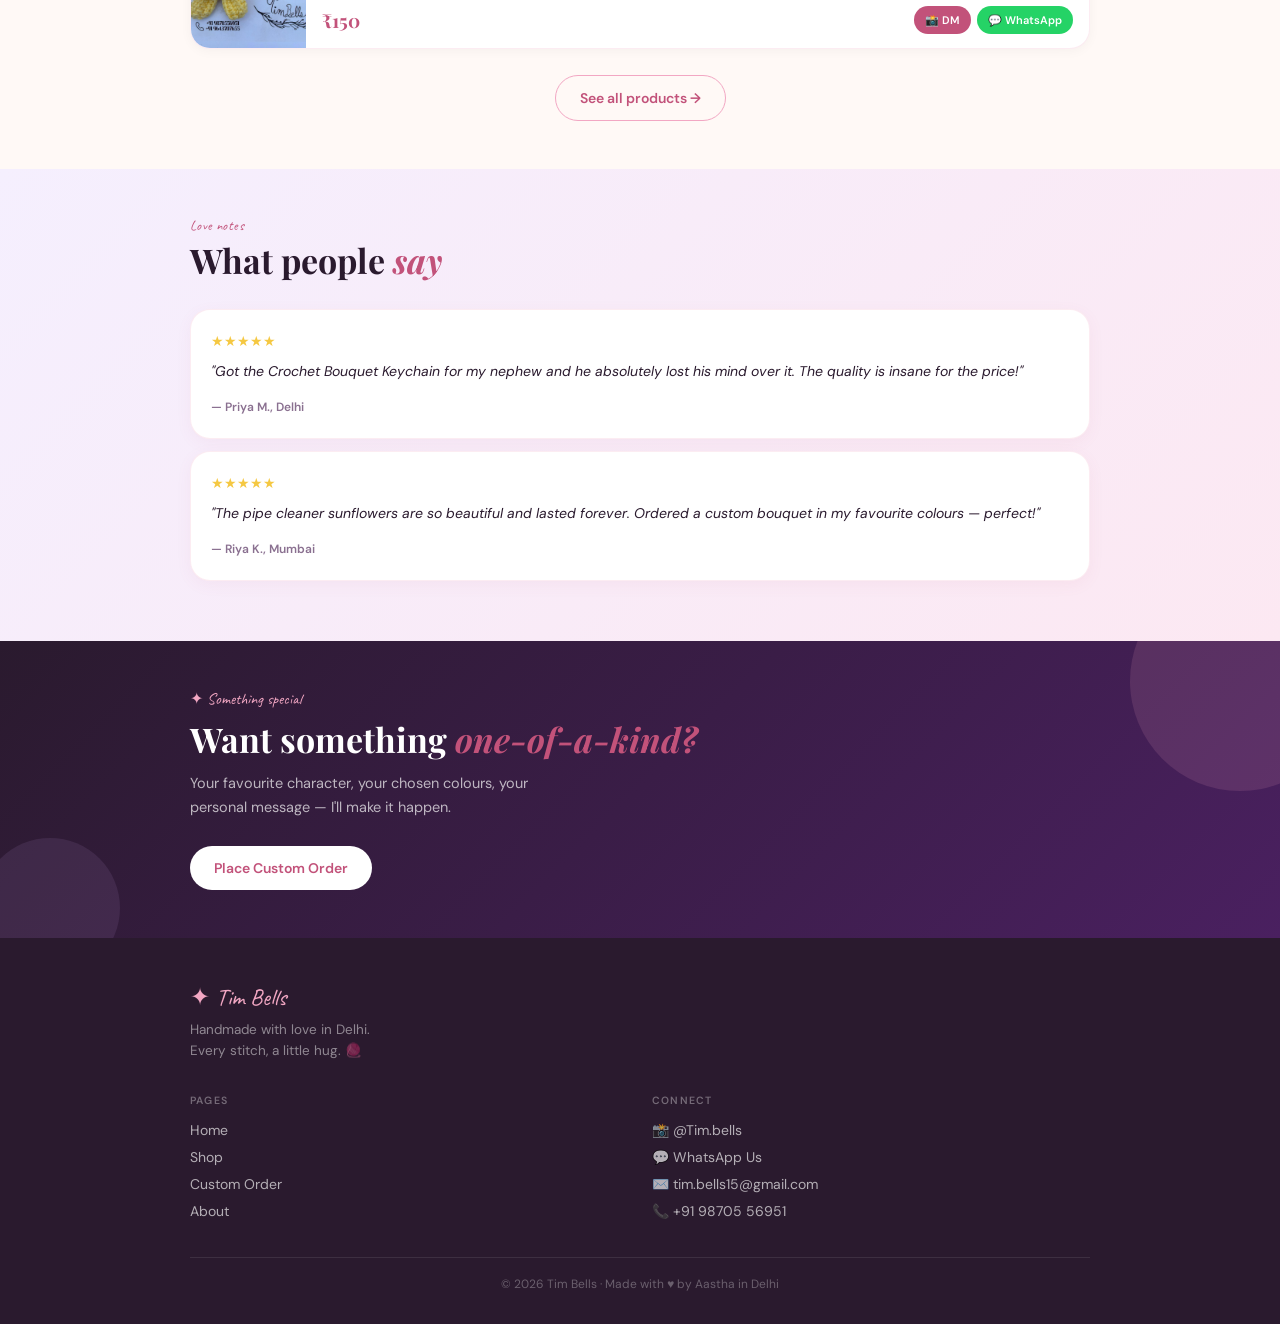
==== commit fa238890: "first" ====
--- a/index.html
+++ b/index.html
@@ -29,7 +29,7 @@
     <div class="hero-blob blob2"></div>
     <span class="eyebrow">✦ Handmade with love in Delhi</span>
     <h1 class="hero-title">GAURAV,<br><em>laut aao.</em></h1>
-    <p class="hero-sub">vrna apni maa mat chudwao😇</p>
+    <p class="hero-sub">vrna mai aa jaugi😇</p>
     <div class="hero-btns">
       <a href="shop.html" class="btn btn-primary">Shop Now</a>
       <a href="custom.html" class="btn btn-ghost">Custom Order ✦</a>
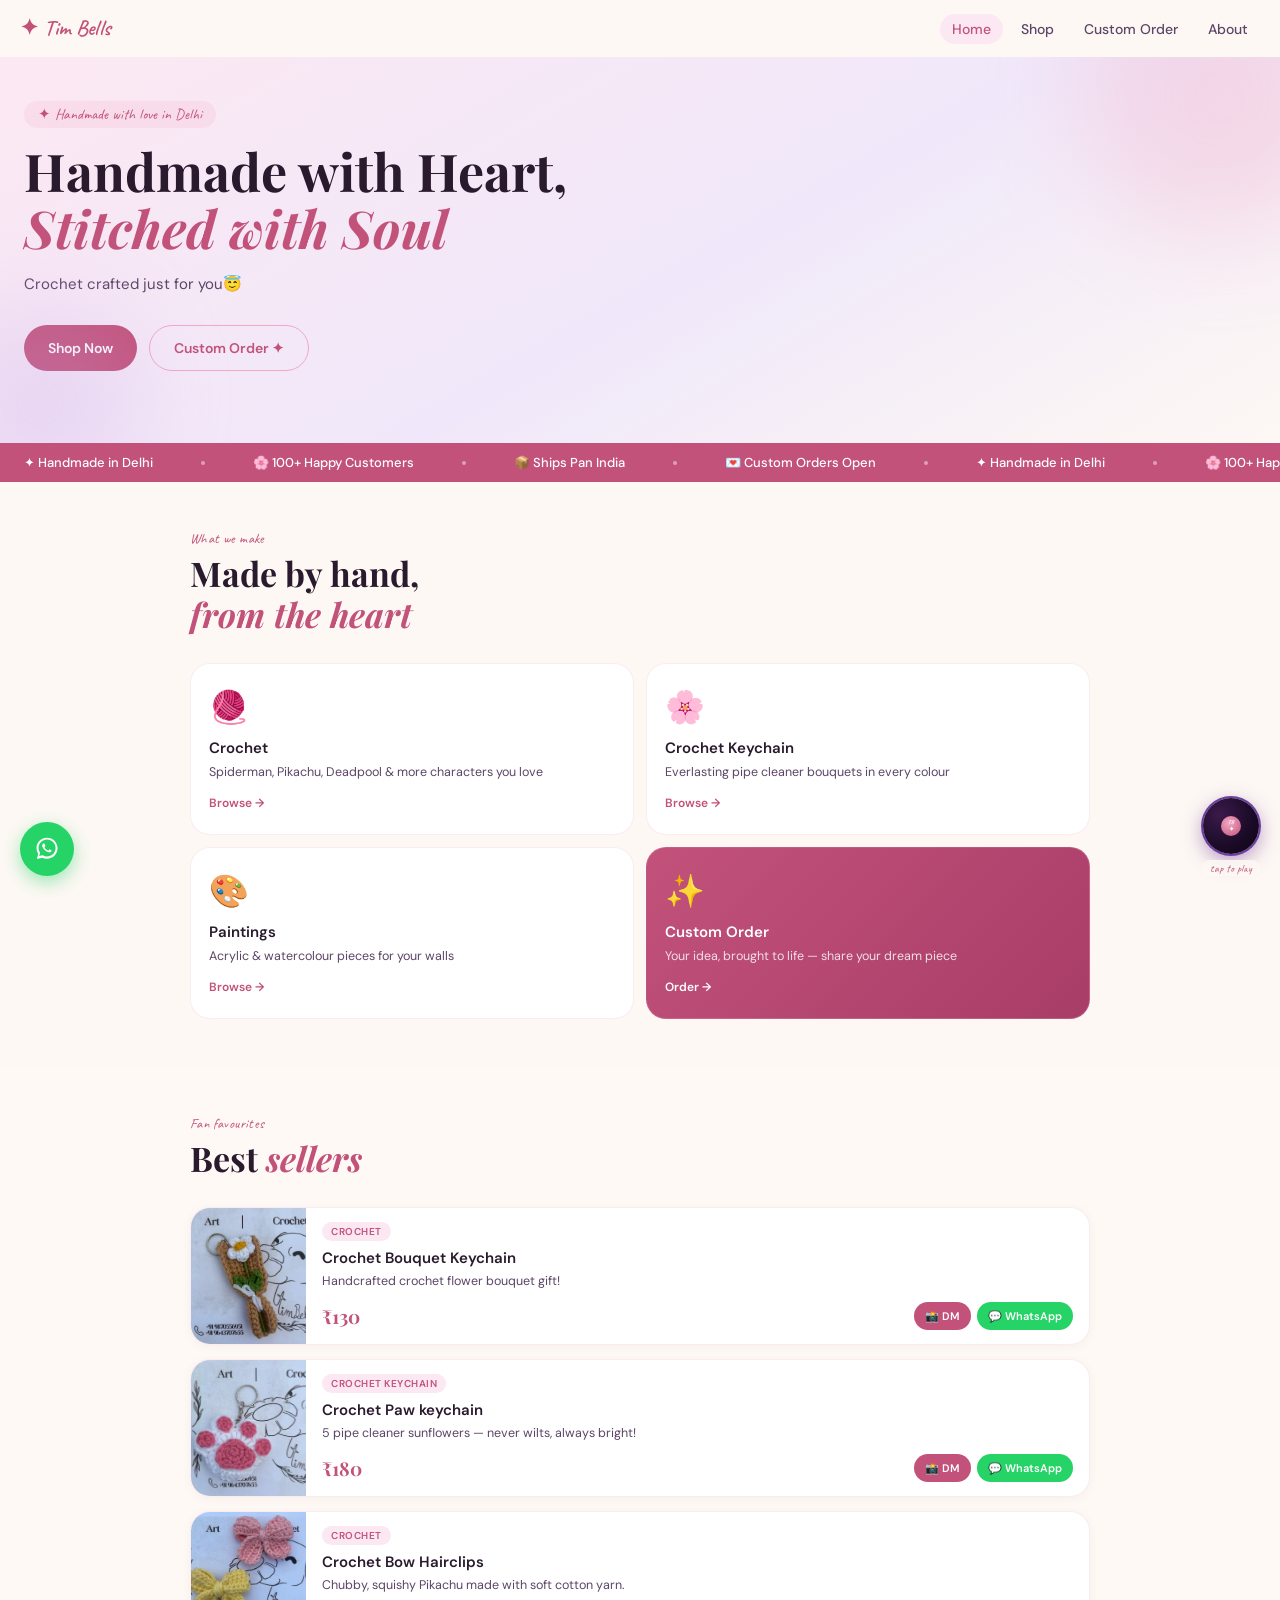
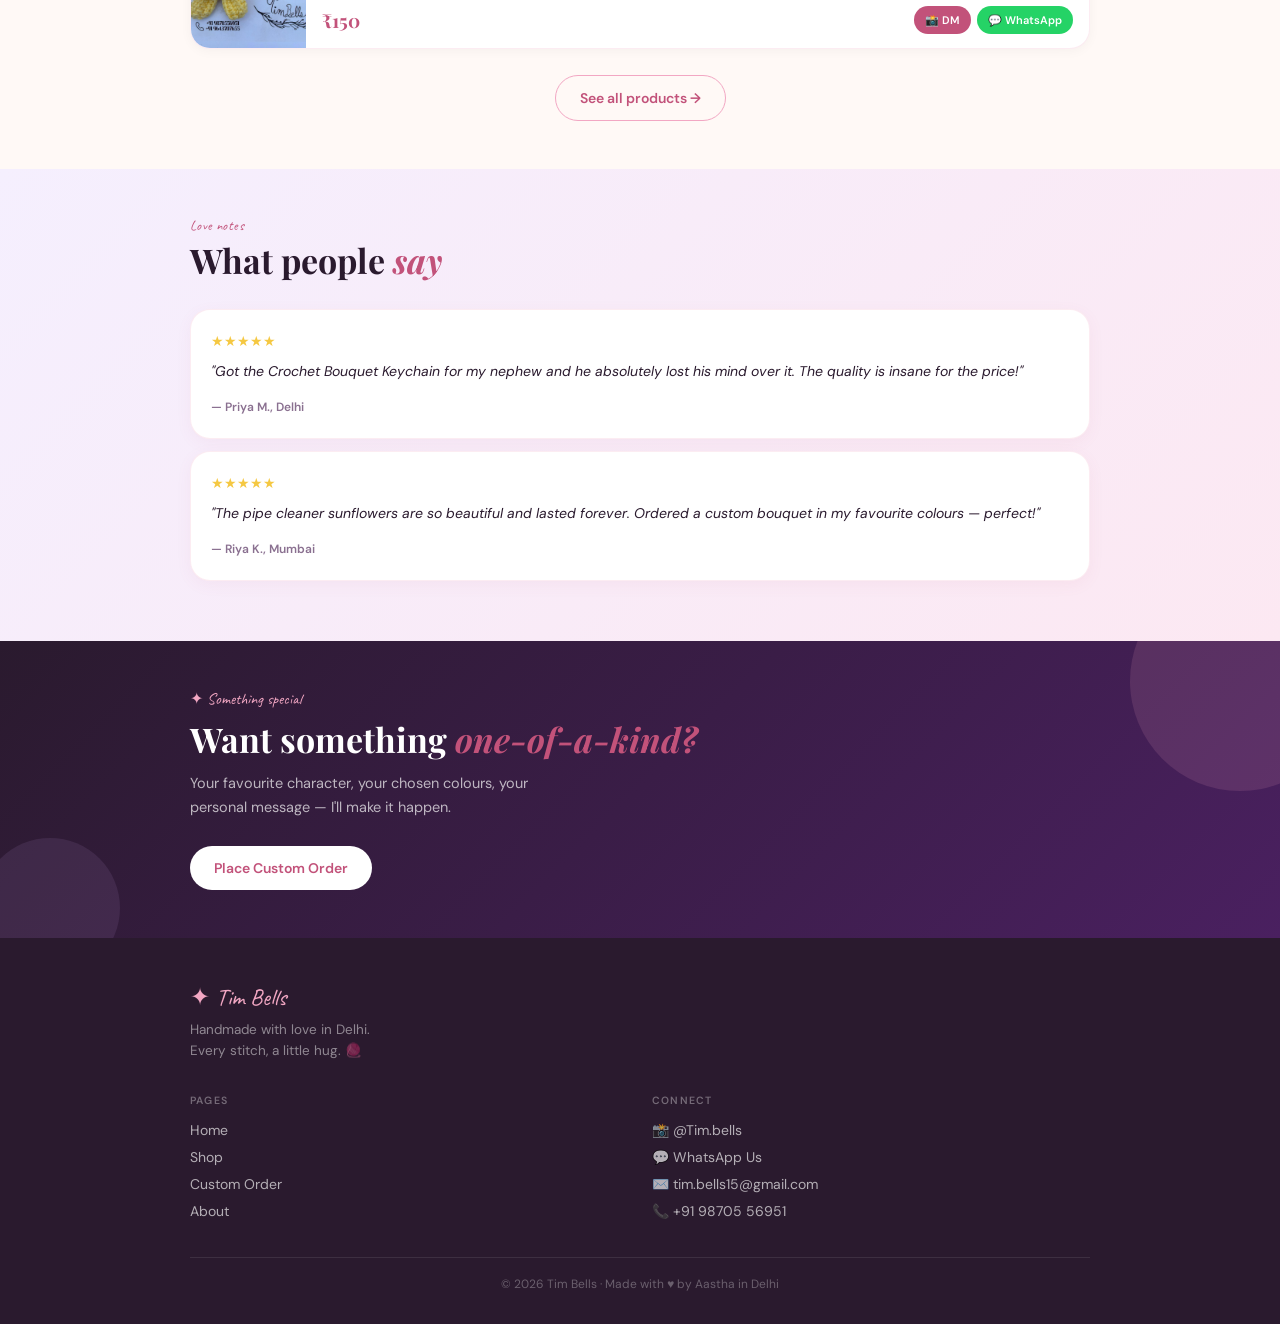
==== commit 07d014d4: "first" ====
--- a/index.html
+++ b/index.html
@@ -28,8 +28,8 @@
     <div class="hero-blob blob1"></div>
     <div class="hero-blob blob2"></div>
     <span class="eyebrow">✦ Handmade with love in Delhi</span>
-    <h1 class="hero-title">GAURAV,<br><em>laut aao.</em></h1>
-    <p class="hero-sub">vrna mai aa jaugi😇</p>
+    <h1 class="hero-title">Handmade with Heart,<br><em>Stitched with Soul</em></h1>
+    <p class="hero-sub">Crochet crafted just for you😇</p>
     <div class="hero-btns">
       <a href="shop.html" class="btn btn-primary">Shop Now</a>
       <a href="custom.html" class="btn btn-ghost">Custom Order ✦</a>
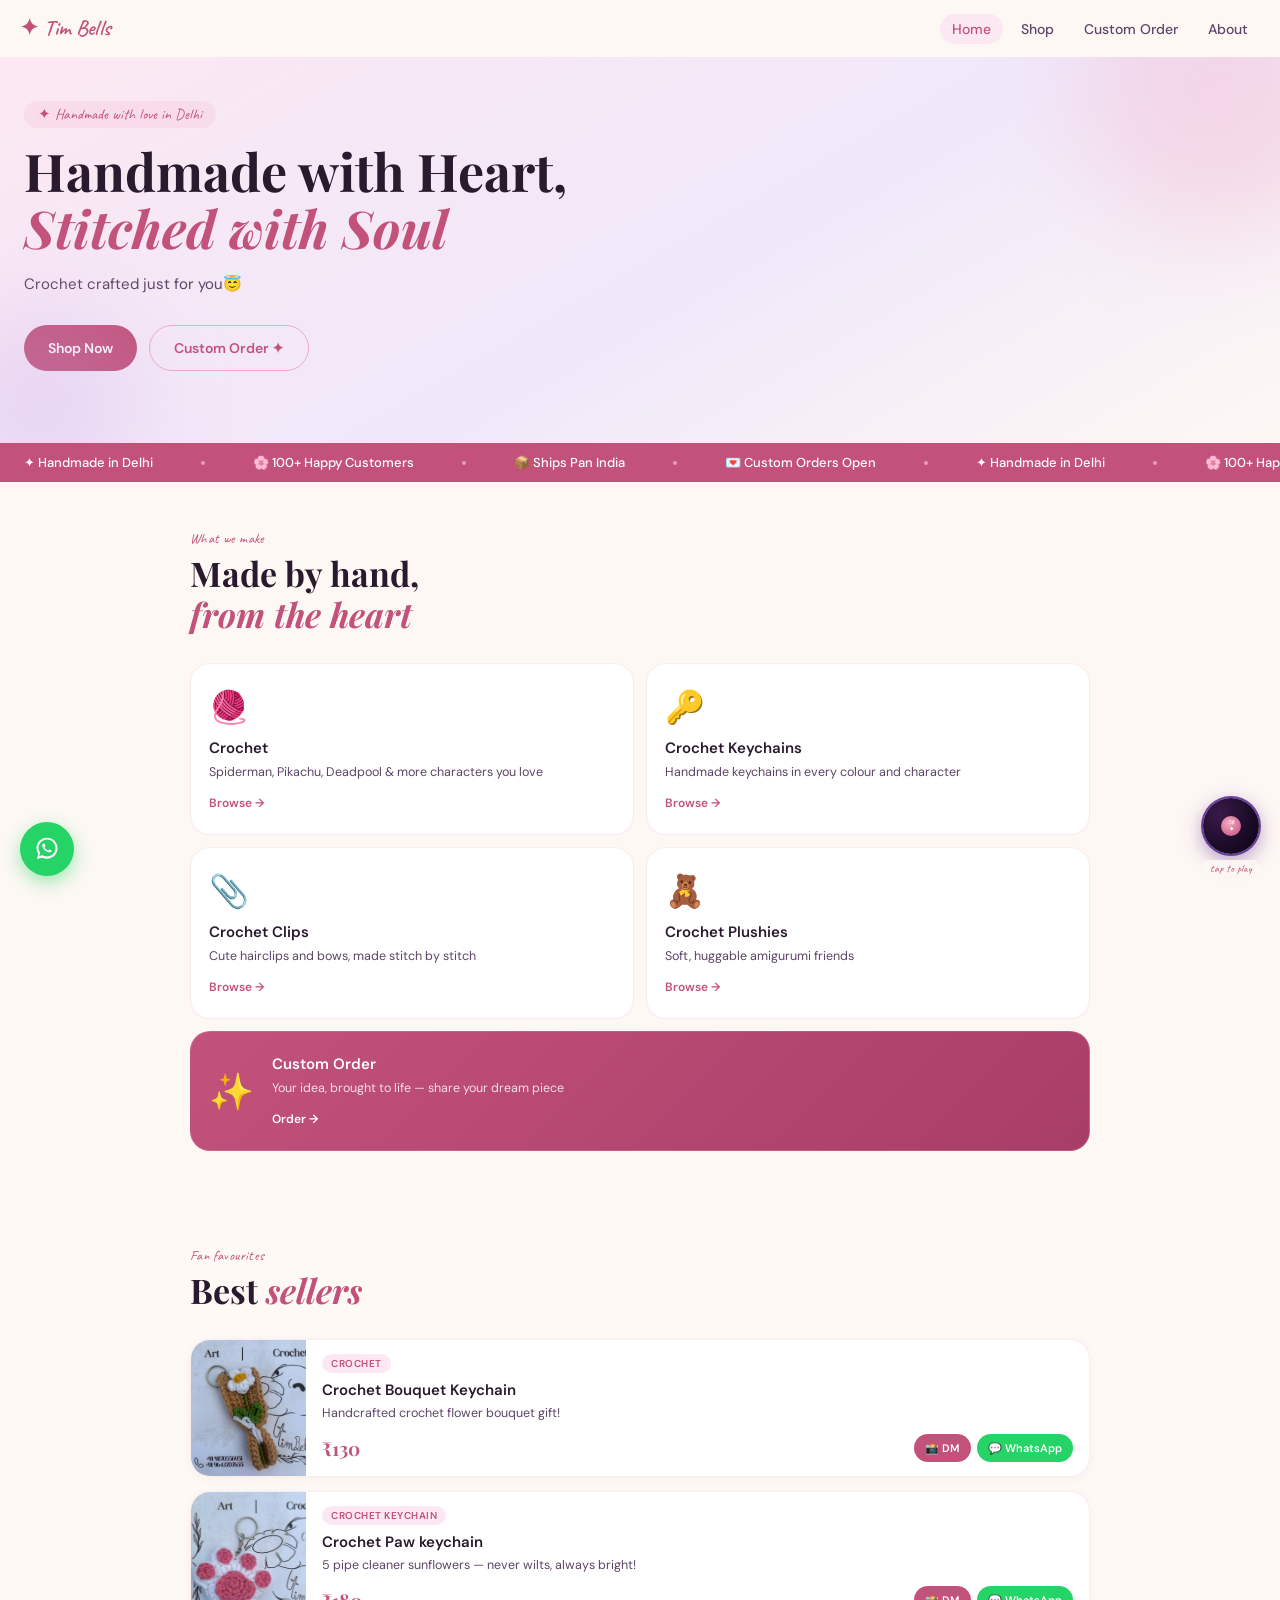
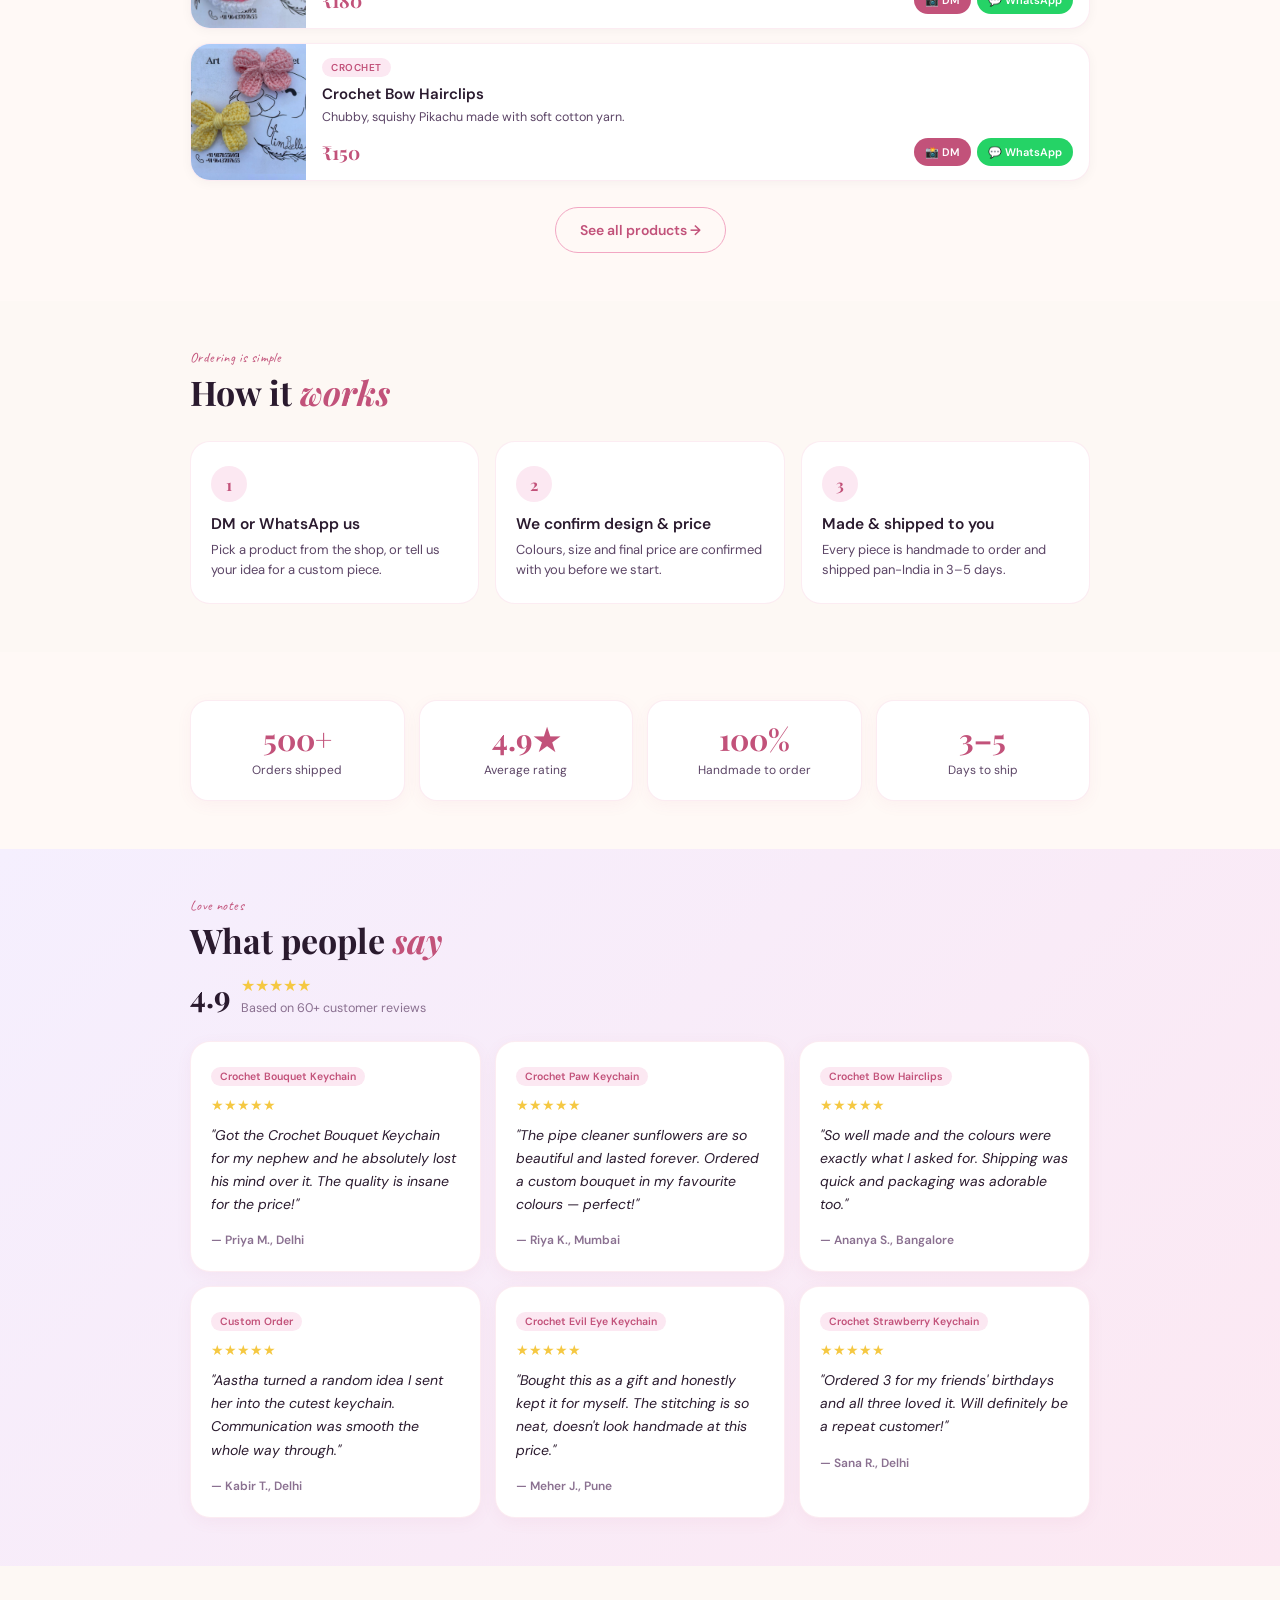
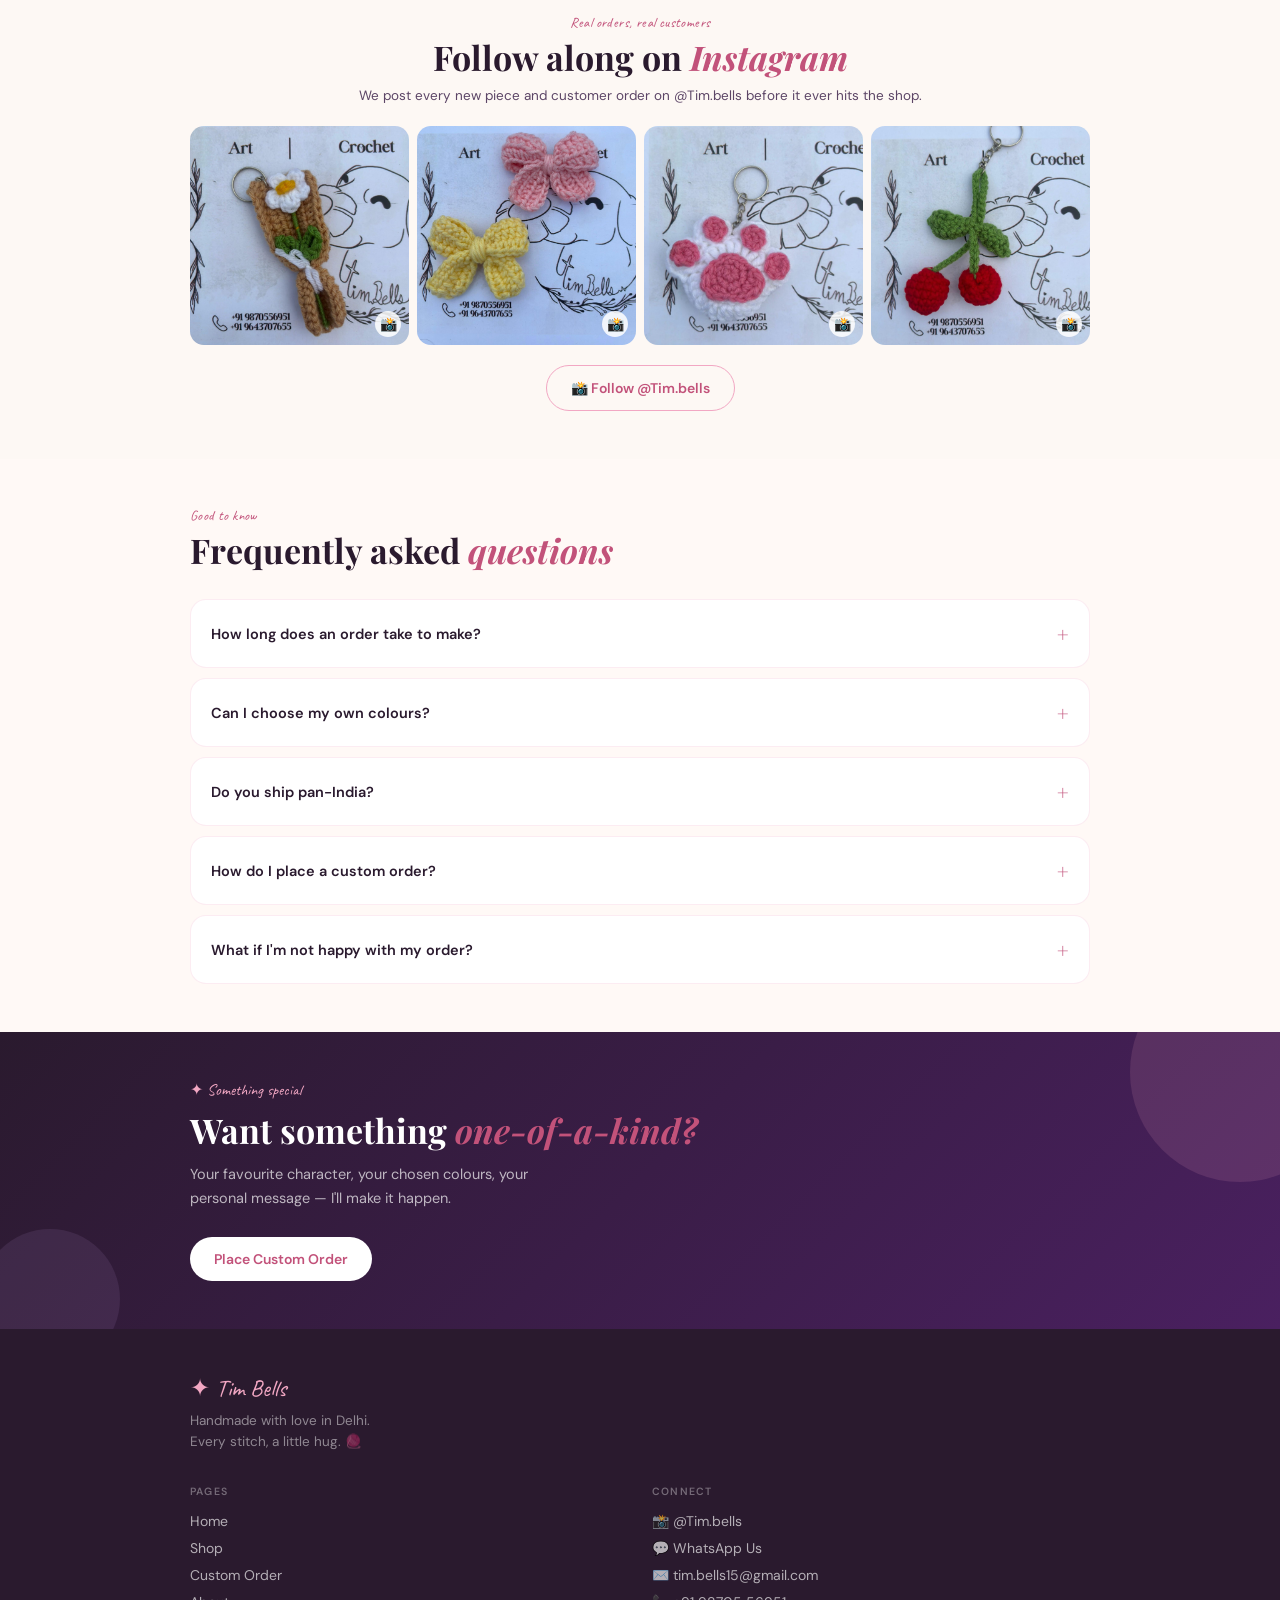
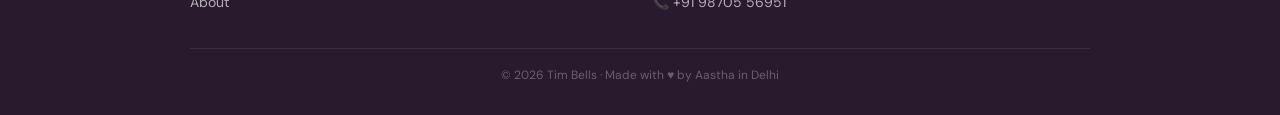
==== commit 8fcf5019: "final" ====
--- a/index.html
+++ b/index.html
@@ -71,23 +71,31 @@
           <p>Spiderman, Pikachu, Deadpool & more characters you love</p>
           <span class="cat-link">Browse →</span>
         </a>
-        <a href="shop.html?cat=flowers" class="cat-card">
-          <div class="cat-icon">🌸</div>
-          <h3>Crochet Keychain</h3>
-          <p>Everlasting pipe cleaner bouquets in every colour</p>
+        <a href="shop.html?cat=keychains" class="cat-card">
+          <div class="cat-icon">🔑</div>
+          <h3>Crochet Keychains</h3>
+          <p>Handmade keychains in every colour and character</p>
           <span class="cat-link">Browse →</span>
         </a>
-        <a href="shop.html?cat=art" class="cat-card">
-          <div class="cat-icon">🎨</div>
-          <h3>Paintings</h3>
-          <p>Acrylic & watercolour pieces for your walls</p>
+        <a href="shop.html?cat=clips" class="cat-card">
+          <div class="cat-icon">📎</div>
+          <h3>Crochet Clips</h3>
+          <p>Cute hairclips and bows, made stitch by stitch</p>
           <span class="cat-link">Browse →</span>
         </a>
-        <a href="custom.html" class="cat-card cat-card--highlight">
+        <a href="shop.html?cat=plushies" class="cat-card">
+          <div class="cat-icon">🧸</div>
+          <h3>Crochet Plushies</h3>
+          <p>Soft, huggable amigurumi friends</p>
+          <span class="cat-link">Browse →</span>
+        </a>
+        <a href="custom.html" class="cat-card cat-card--highlight cat-card--full">
           <div class="cat-icon">✨</div>
-          <h3>Custom Order</h3>
-          <p>Your idea, brought to life — share your dream piece</p>
-          <span class="cat-link">Order →</span>
+          <div>
+            <h3>Custom Order</h3>
+            <p>Your idea, brought to life — share your dream piece</p>
+            <span class="cat-link">Order →</span>
+          </div>
         </a>
       </div>
     </div>
@@ -162,20 +170,158 @@
     </div>
   </section>
 
+  <!-- HOW IT WORKS -->
+  <section class="section">
+    <div class="container">
+      <div class="section-label">Ordering is simple</div>
+      <h2 class="section-title">How it <em>works</em></h2>
+      <div class="steps-grid">
+        <div class="step-card">
+          <div class="step-num">1</div>
+          <h3>DM or WhatsApp us</h3>
+          <p>Pick a product from the shop, or tell us your idea for a custom piece.</p>
+        </div>
+        <div class="step-card">
+          <div class="step-num">2</div>
+          <h3>We confirm design & price</h3>
+          <p>Colours, size and final price are confirmed with you before we start.</p>
+        </div>
+        <div class="step-card">
+          <div class="step-num">3</div>
+          <h3>Made & shipped to you</h3>
+          <p>Every piece is handmade to order and shipped pan-India in 3–5 days.</p>
+        </div>
+      </div>
+    </div>
+  </section>
+
+  <!-- STATS -->
+  <section class="section section--tinted">
+    <div class="container">
+      <div class="stats-grid">
+        <div class="stat-card">
+          <div class="stat-number">500+</div>
+          <div class="stat-label">Orders shipped</div>
+        </div>
+        <div class="stat-card">
+          <div class="stat-number">4.9★</div>
+          <div class="stat-label">Average rating</div>
+        </div>
+        <div class="stat-card">
+          <div class="stat-number">100%</div>
+          <div class="stat-label">Handmade to order</div>
+        </div>
+        <div class="stat-card">
+          <div class="stat-number">3–5</div>
+          <div class="stat-label">Days to ship</div>
+        </div>
+      </div>
+    </div>
+  </section>
+
   <!-- TESTIMONIALS -->
   <section class="section section--lavender">
     <div class="container">
       <div class="section-label">Love notes</div>
       <h2 class="section-title">What people <em>say</em></h2>
-      <div class="testimonial-card">
-        <div class="stars">★★★★★</div>
-        <p class="testimonial-text">"Got the Crochet Bouquet Keychain for my nephew and he absolutely lost his mind over it. The quality is insane for the price!"</p>
-        <span class="testimonial-author">— Priya M., Delhi</span>
-      </div>
-      <div class="testimonial-card">
-        <div class="stars">★★★★★</div>
-        <p class="testimonial-text">"The pipe cleaner sunflowers are so beautiful and lasted forever. Ordered a custom bouquet in my favourite colours — perfect!"</p>
-        <span class="testimonial-author">— Riya K., Mumbai</span>
+      <div class="reviews-summary">
+        <span class="big-rating">4.9</span>
+        <div>
+          <div class="stars">★★★★★</div>
+          <span class="rating-count">Based on 60+ customer reviews</span>
+        </div>
+      </div>
+      <div class="testimonial-grid">
+        <div class="testimonial-card">
+          <span class="testimonial-product">Crochet Bouquet Keychain</span>
+          <div class="stars">★★★★★</div>
+          <p class="testimonial-text">"Got the Crochet Bouquet Keychain for my nephew and he absolutely lost his mind over it. The quality is insane for the price!"</p>
+          <span class="testimonial-author">— Priya M., Delhi</span>
+        </div>
+        <div class="testimonial-card">
+          <span class="testimonial-product">Crochet Paw Keychain</span>
+          <div class="stars">★★★★★</div>
+          <p class="testimonial-text">"The pipe cleaner sunflowers are so beautiful and lasted forever. Ordered a custom bouquet in my favourite colours — perfect!"</p>
+          <span class="testimonial-author">— Riya K., Mumbai</span>
+        </div>
+        <div class="testimonial-card">
+          <span class="testimonial-product">Crochet Bow Hairclips</span>
+          <div class="stars">★★★★★</div>
+          <p class="testimonial-text">"So well made and the colours were exactly what I asked for. Shipping was quick and packaging was adorable too."</p>
+          <span class="testimonial-author">— Ananya S., Bangalore</span>
+        </div>
+        <div class="testimonial-card">
+          <span class="testimonial-product">Custom Order</span>
+          <div class="stars">★★★★★</div>
+          <p class="testimonial-text">"Aastha turned a random idea I sent her into the cutest keychain. Communication was smooth the whole way through."</p>
+          <span class="testimonial-author">— Kabir T., Delhi</span>
+        </div>
+        <div class="testimonial-card">
+          <span class="testimonial-product">Crochet Evil Eye Keychain</span>
+          <div class="stars">★★★★★</div>
+          <p class="testimonial-text">"Bought this as a gift and honestly kept it for myself. The stitching is so neat, doesn't look handmade at this price."</p>
+          <span class="testimonial-author">— Meher J., Pune</span>
+        </div>
+        <div class="testimonial-card">
+          <span class="testimonial-product">Crochet Strawberry Keychain</span>
+          <div class="stars">★★★★★</div>
+          <p class="testimonial-text">"Ordered 3 for my friends' birthdays and all three loved it. Will definitely be a repeat customer!"</p>
+          <span class="testimonial-author">— Sana R., Delhi</span>
+        </div>
+      </div>
+    </div>
+  </section>
+
+  <!-- INSTAGRAM PROOF -->
+  <section class="section insta-strip">
+    <div class="container">
+      <div class="section-label">Real orders, real customers</div>
+      <h2 class="section-title">Follow along on <em>Instagram</em></h2>
+      <p class="insta-sub">We post every new piece and customer order on @Tim.bells before it ever hits the shop.</p>
+      <div class="insta-grid">
+        <a href="https://instagram.com/Tim.bells" target="_blank" class="insta-item">
+          <img src="images/spiderman.jpg" alt="Tim Bells Instagram order" />
+        </a>
+        <a href="https://instagram.com/Tim.bells" target="_blank" class="insta-item">
+          <img src="images/pikachu.jpg" alt="Tim Bells Instagram order" />
+        </a>
+        <a href="https://instagram.com/Tim.bells" target="_blank" class="insta-item">
+          <img src="images/sunflower.jpg" alt="Tim Bells Instagram order" />
+        </a>
+        <a href="https://instagram.com/Tim.bells" target="_blank" class="insta-item">
+          <img src="images/tulip.jpg" alt="Tim Bells Instagram order" />
+        </a>
+      </div>
+      <a href="https://instagram.com/Tim.bells" target="_blank" class="btn btn-ghost">📸 Follow @Tim.bells</a>
+    </div>
+  </section>
+
+  <!-- FAQ -->
+  <section class="section section--tinted">
+    <div class="container">
+      <div class="section-label">Good to know</div>
+      <h2 class="section-title">Frequently asked <em>questions</em></h2>
+      <div class="faq-list">
+        <details class="faq-item">
+          <summary>How long does an order take to make?</summary>
+          <p>Most pieces are handmade and shipped within 3–5 days of confirming your order. Larger custom pieces may take a little longer — we'll always tell you upfront.</p>
+        </details>
+        <details class="faq-item">
+          <summary>Can I choose my own colours?</summary>
+          <p>Yes! Almost every product can be made in your choice of colours. Just mention it when you DM or WhatsApp us.</p>
+        </details>
+        <details class="faq-item">
+          <summary>Do you ship pan-India?</summary>
+          <p>Yes, we ship across India. Delivery usually takes 3–7 days depending on your location after the order is shipped.</p>
+        </details>
+        <details class="faq-item">
+          <summary>How do I place a custom order?</summary>
+          <p>Head to our <a href="custom.html">Custom Order</a> page, or simply DM/WhatsApp us your idea, reference image, or character — we'll confirm design and price before starting.</p>
+        </details>
+        <details class="faq-item">
+          <summary>What if I'm not happy with my order?</summary>
+          <p>Since every piece is handmade to order, we work closely with you on design and colour before starting to make sure there are no surprises. Reach out to us directly if anything's off.</p>
+        </details>
       </div>
     </div>
   </section>
--- a/style.css
+++ b/style.css
@@ -383,6 +383,15 @@
   margin-bottom: 6px;
 }
 
+.no-results {
+  text-align: center;
+  padding: 48px 20px;
+  color: var(--ink-soft);
+  font-size: 14.5px;
+  line-height: 1.6;
+}
+.no-results a { color: var(--rose-dark); font-weight: 600; }
+
 /* ===== CATEGORIES ===== */
 .cat-grid {
   display: grid;
@@ -510,6 +519,180 @@
 .testimonial-text { font-size: 14px; color: var(--ink); line-height: 1.65; margin-bottom: 12px; font-style: italic; }
 .testimonial-author { font-size: 12px; font-weight: 600; color: var(--ink-muted); }
 
+.testimonial-grid {
+  display: grid;
+  grid-template-columns: 1fr;
+  gap: 14px;
+}
+.testimonial-grid .testimonial-card { margin-bottom: 0; }
+
+@media (min-width: 640px) {
+  .testimonial-grid { grid-template-columns: repeat(2, 1fr); }
+}
+@media (min-width: 900px) {
+  .testimonial-grid { grid-template-columns: repeat(3, 1fr); }
+}
+
+.testimonial-product {
+  display: inline-block;
+  font-size: 10.5px;
+  font-weight: 600;
+  background: var(--rose-light);
+  color: var(--rose-dark);
+  padding: 3px 9px;
+  border-radius: 20px;
+  margin-bottom: 10px;
+}
+
+.reviews-summary {
+  display: flex;
+  align-items: center;
+  gap: 10px;
+  margin: -14px 0 24px;
+  flex-wrap: wrap;
+}
+.reviews-summary .big-rating {
+  font-family: 'Playfair Display', serif;
+  font-size: 30px;
+  font-weight: 700;
+  color: var(--ink);
+}
+.reviews-summary .stars { margin-bottom: 0; font-size: 16px; }
+.reviews-summary .rating-count { font-size: 12.5px; color: var(--ink-muted); }
+
+/* ===== STATS ===== */
+.stats-grid {
+  display: grid;
+  grid-template-columns: repeat(2, 1fr);
+  gap: 14px;
+}
+@media (min-width: 640px) {
+  .stats-grid { grid-template-columns: repeat(4, 1fr); }
+}
+.stat-card {
+  background: white;
+  border: 1px solid var(--border);
+  border-radius: 18px;
+  padding: 22px 14px;
+  text-align: center;
+  box-shadow: 0 4px 16px rgba(194,82,122,0.05);
+}
+.stat-number {
+  font-family: 'Playfair Display', serif;
+  font-size: clamp(24px, 5vw, 30px);
+  font-weight: 700;
+  color: var(--rose-dark);
+  line-height: 1.1;
+}
+.stat-label { font-size: 12px; color: var(--ink-soft); margin-top: 6px; }
+
+/* ===== HOW IT WORKS ===== */
+.steps-grid {
+  display: grid;
+  grid-template-columns: 1fr;
+  gap: 16px;
+}
+@media (min-width: 700px) {
+  .steps-grid { grid-template-columns: repeat(3, 1fr); }
+}
+.step-card {
+  background: white;
+  border: 1px solid var(--border);
+  border-radius: 20px;
+  padding: 24px 20px;
+  position: relative;
+}
+.step-num {
+  width: 32px;
+  height: 32px;
+  border-radius: 50%;
+  background: var(--rose-dark);
+  color: white;
+  font-family: 'Playfair Display', serif;
+  font-weight: 700;
+  font-size: 14px;
+  display: flex;
+  align-items: center;
+  justify-content: center;
+  margin-bottom: 14px;
+}
+.step-card h3 { font-size: 15.5px; font-weight: 600; color: var(--ink); margin-bottom: 6px; }
+.step-card p { font-size: 13px; color: var(--ink-soft); line-height: 1.5; }
+
+/* ===== INSTAGRAM PROOF ===== */
+.insta-strip { text-align: center; }
+.insta-strip .section-title { margin-bottom: 10px; }
+.insta-sub { font-size: 13.5px; color: var(--ink-soft); margin-bottom: 22px; }
+.insta-grid {
+  display: grid;
+  grid-template-columns: repeat(3, 1fr);
+  gap: 8px;
+  margin-bottom: 20px;
+}
+@media (min-width: 640px) {
+  .insta-grid { grid-template-columns: repeat(4, 1fr); }
+}
+.insta-item {
+  position: relative;
+  aspect-ratio: 1 / 1;
+  border-radius: 14px;
+  overflow: hidden;
+  display: block;
+}
+.insta-item img { width: 100%; height: 100%; object-fit: cover; transition: transform 0.3s; }
+.insta-item:hover img { transform: scale(1.06); }
+.insta-item::after {
+  content: '📸';
+  position: absolute;
+  bottom: 8px;
+  right: 8px;
+  font-size: 14px;
+  background: rgba(255,255,255,0.85);
+  border-radius: 50%;
+  width: 26px;
+  height: 26px;
+  display: flex;
+  align-items: center;
+  justify-content: center;
+}
+
+/* ===== FAQ ===== */
+.faq-list { display: flex; flex-direction: column; gap: 10px; }
+.faq-item {
+  background: white;
+  border: 1px solid var(--border);
+  border-radius: 16px;
+  padding: 4px 20px;
+}
+.faq-item summary {
+  font-size: 14.5px;
+  font-weight: 600;
+  color: var(--ink);
+  padding: 16px 0;
+  cursor: pointer;
+  list-style: none;
+  display: flex;
+  align-items: center;
+  justify-content: space-between;
+  gap: 12px;
+}
+.faq-item summary::-webkit-details-marker { display: none; }
+.faq-item summary::after {
+  content: '+';
+  font-family: 'Playfair Display', serif;
+  font-size: 20px;
+  color: var(--rose-dark);
+  flex-shrink: 0;
+  transition: transform 0.2s;
+}
+.faq-item[open] summary::after { transform: rotate(45deg); }
+.faq-item p {
+  font-size: 13.5px;
+  color: var(--ink-soft);
+  line-height: 1.6;
+  padding-bottom: 16px;
+}
+
 /* ===== CUSTOM BANNER ===== */
 .custom-banner {
   background: linear-gradient(135deg, #2a1a2e 0%, #4a2060 100%);
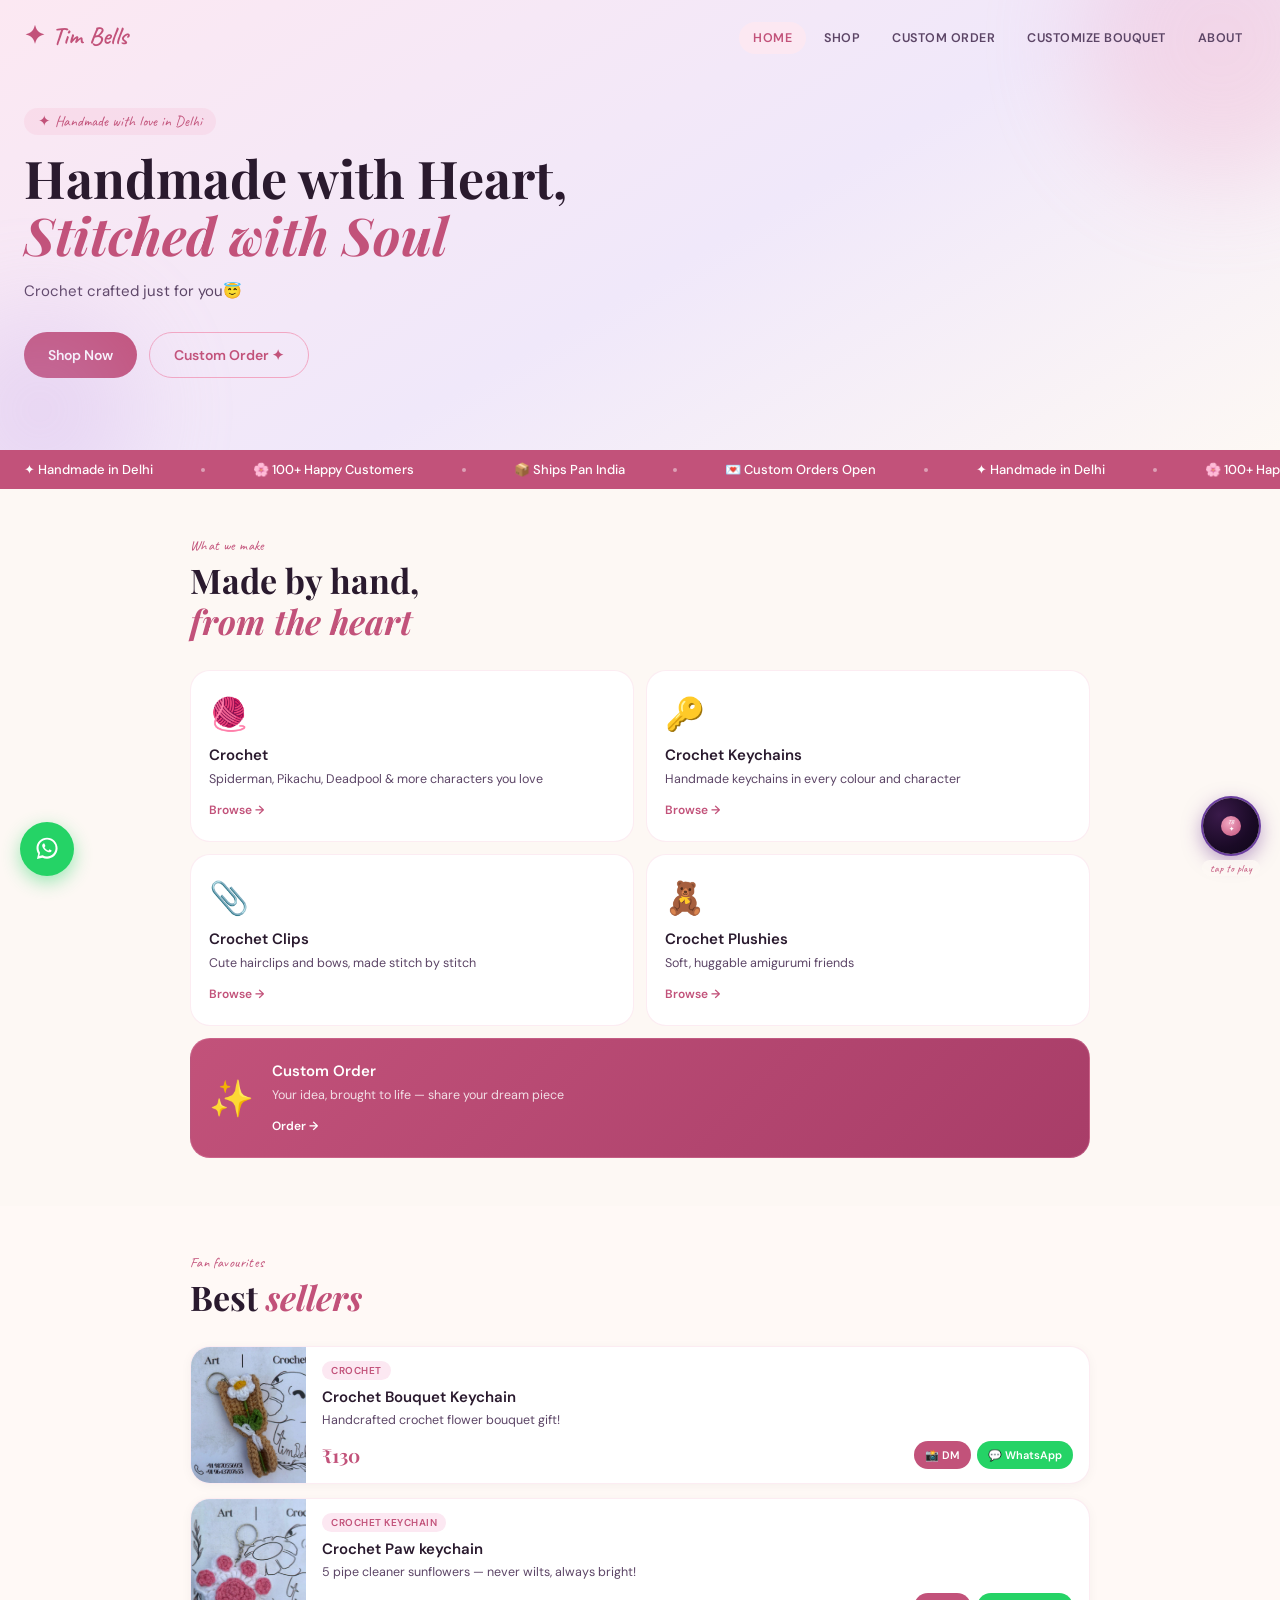
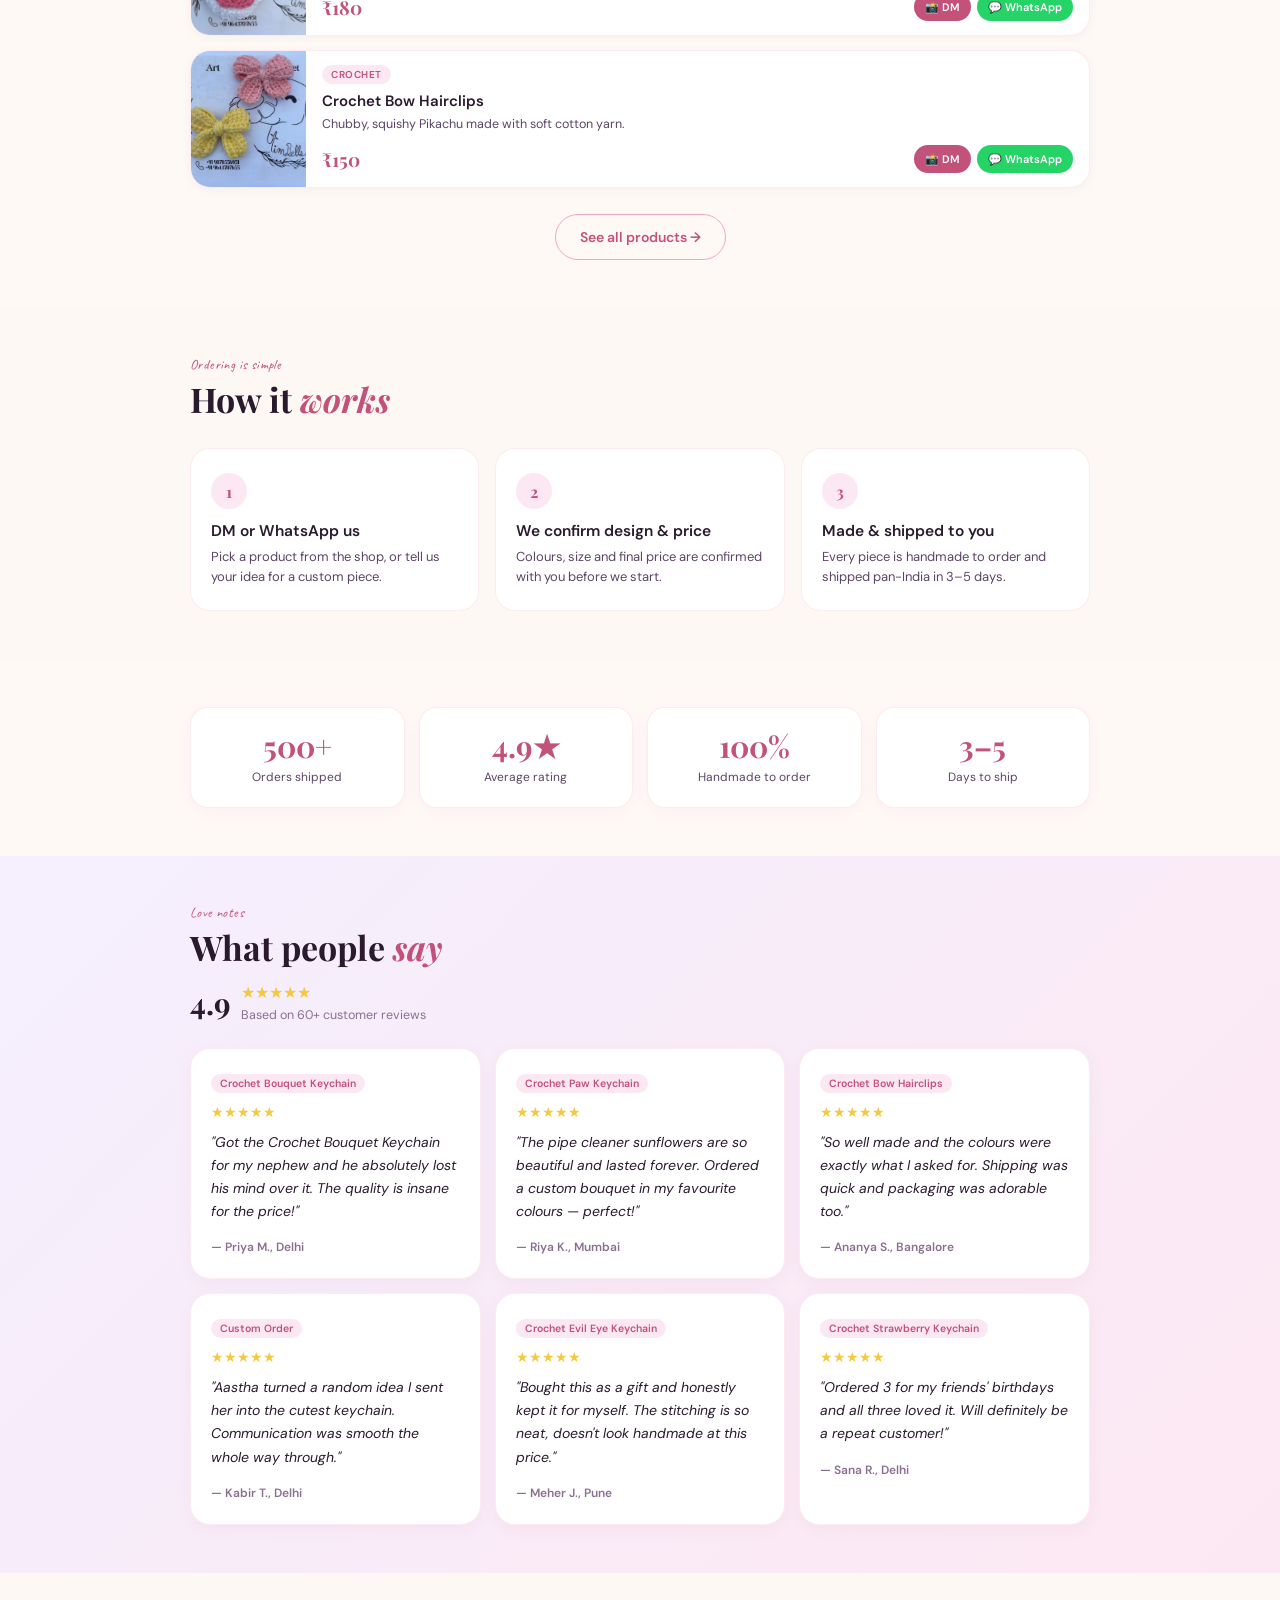
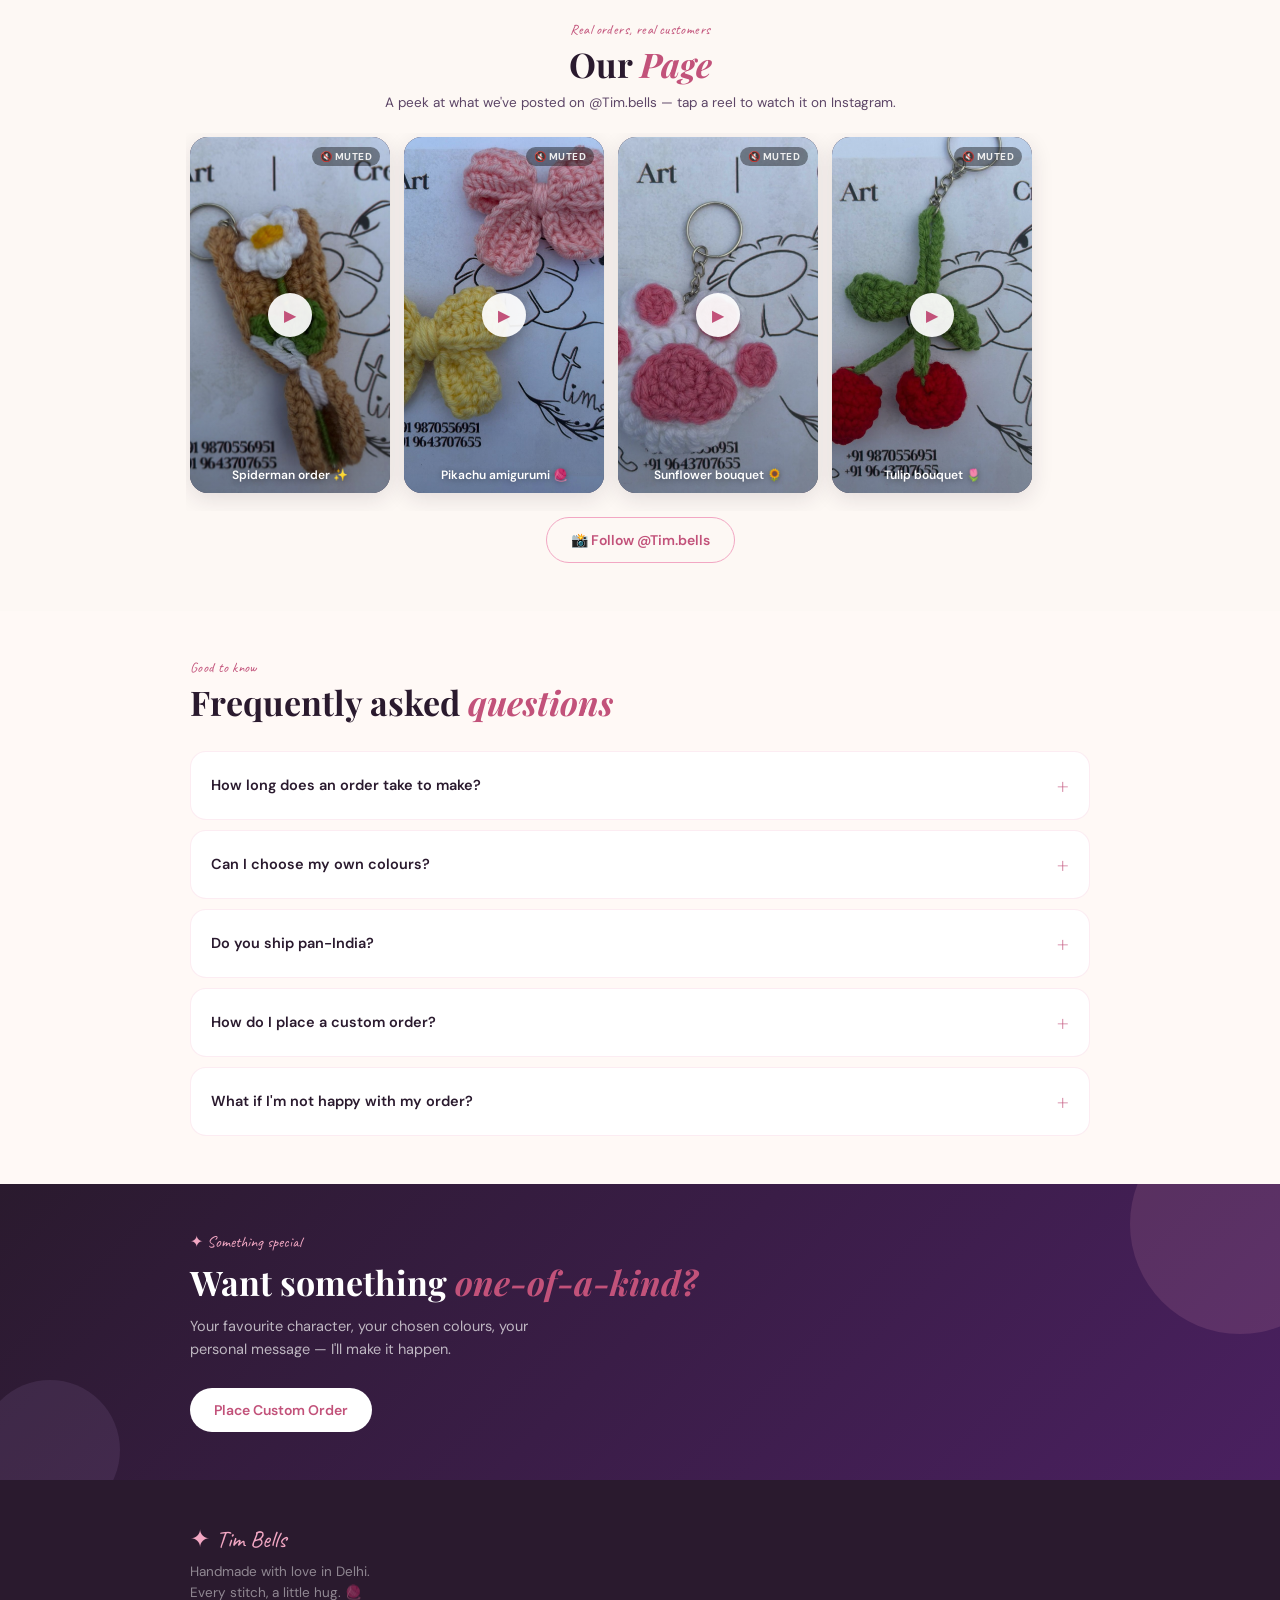
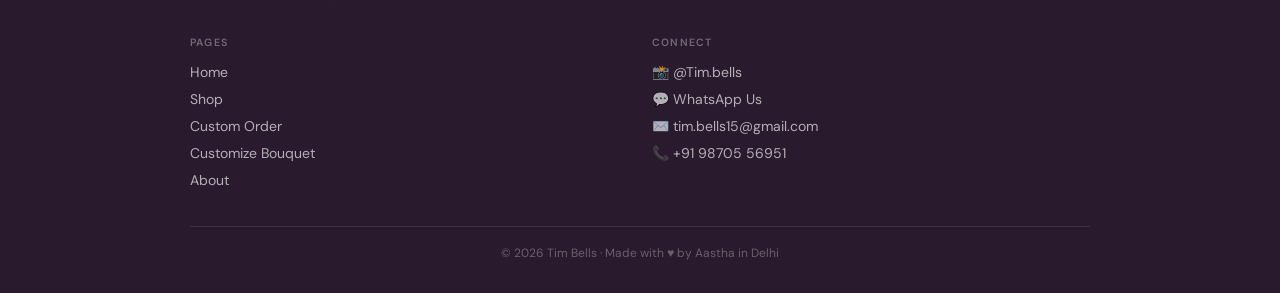
==== commit 429a9669: "CHANGES" ====
--- a/index.html
+++ b/index.html
@@ -19,6 +19,7 @@
       <li><a href="home.html" class="active">Home</a></li>
       <li><a href="shop.html">Shop</a></li>
       <li><a href="custom.html">Custom Order</a></li>
+      <li><a href="customize-bouquet.html">Customize Bouquet</a></li>
       <li><a href="about.html">About</a></li>
     </ul>
   </nav>
@@ -60,7 +61,7 @@
   </div>
 
   <!-- CATEGORIES -->
-  <section class="section">
+  <section class="section reveal">
     <div class="container">
       <div class="section-label">What we make</div>
       <h2 class="section-title">Made by hand,<br><em>from the heart</em></h2>
@@ -102,7 +103,7 @@
   </section>
 
   <!-- BEST SELLERS -->
-  <section class="section section--tinted">
+  <section class="section section--tinted reveal">
     <div class="container">
       <div class="section-label">Fan favourites</div>
       <h2 class="section-title">Best <em>sellers</em></h2>
@@ -171,7 +172,7 @@
   </section>
 
   <!-- HOW IT WORKS -->
-  <section class="section">
+  <section class="section reveal">
     <div class="container">
       <div class="section-label">Ordering is simple</div>
       <h2 class="section-title">How it <em>works</em></h2>
@@ -196,7 +197,7 @@
   </section>
 
   <!-- STATS -->
-  <section class="section section--tinted">
+  <section class="section section--tinted reveal">
     <div class="container">
       <div class="stats-grid">
         <div class="stat-card">
@@ -220,7 +221,7 @@
   </section>
 
   <!-- TESTIMONIALS -->
-  <section class="section section--lavender">
+  <section class="section section--lavender reveal">
     <div class="container">
       <div class="section-label">Love notes</div>
       <h2 class="section-title">What people <em>say</em></h2>
@@ -272,32 +273,73 @@
     </div>
   </section>
 
-  <!-- INSTAGRAM PROOF -->
-  <section class="section insta-strip">
+  <!-- OUR PAGE — INSTAGRAM REELS -->
+  <section class="section reels-strip reveal">
     <div class="container">
       <div class="section-label">Real orders, real customers</div>
-      <h2 class="section-title">Follow along on <em>Instagram</em></h2>
-      <p class="insta-sub">We post every new piece and customer order on @Tim.bells before it ever hits the shop.</p>
-      <div class="insta-grid">
-        <a href="https://instagram.com/Tim.bells" target="_blank" class="insta-item">
-          <img src="images/spiderman.jpg" alt="Tim Bells Instagram order" />
-        </a>
-        <a href="https://instagram.com/Tim.bells" target="_blank" class="insta-item">
-          <img src="images/pikachu.jpg" alt="Tim Bells Instagram order" />
-        </a>
-        <a href="https://instagram.com/Tim.bells" target="_blank" class="insta-item">
-          <img src="images/sunflower.jpg" alt="Tim Bells Instagram order" />
-        </a>
-        <a href="https://instagram.com/Tim.bells" target="_blank" class="insta-item">
-          <img src="images/tulip.jpg" alt="Tim Bells Instagram order" />
-        </a>
-      </div>
+      <h2 class="section-title">Our <em>Page</em></h2>
+      <p class="reels-sub">A peek at what we've posted on @Tim.bells — tap a reel to watch it on Instagram.</p>
+
+      <div class="reels-scroller" id="reelsScroller">
+
+        <!-- Reel card. Swap the video src for a real exported reel clip (mp4, portrait),
+             and set data-href to the actual Instagram reel/post URL. Until a video file
+             is added, the poster image below shows as a static preview and the card
+             still opens the real reel on click. -->
+        <div class="reel-card" data-href="https://instagram.com/Tim.bells">
+          <span class="reel-muted-tag">🔇 muted</span>
+          <video muted loop playsinline preload="metadata" poster="images/spiderman.jpg">
+            <!-- <source src="videos/reel-1.mp4" type="video/mp4"> -->
+          </video>
+          <div class="reel-play"><span class="reel-play-icon">▶</span></div>
+          <span class="reel-label">Spiderman order ✨</span>
+        </div>
+
+        <div class="reel-card" data-href="https://instagram.com/Tim.bells">
+          <span class="reel-muted-tag">🔇 muted</span>
+          <video muted loop playsinline preload="metadata" poster="images/pikachu.jpg">
+            <!-- <source src="videos/reel-2.mp4" type="video/mp4"> -->
+          </video>
+          <div class="reel-play"><span class="reel-play-icon">▶</span></div>
+          <span class="reel-label">Pikachu amigurumi 🧶</span>
+        </div>
+
+        <div class="reel-card" data-href="https://instagram.com/Tim.bells">
+          <span class="reel-muted-tag">🔇 muted</span>
+          <video muted loop playsinline preload="metadata" poster="images/sunflower.jpg">
+            <!-- <source src="videos/reel-3.mp4" type="video/mp4"> -->
+          </video>
+          <div class="reel-play"><span class="reel-play-icon">▶</span></div>
+          <span class="reel-label">Sunflower bouquet 🌻</span>
+        </div>
+
+        <div class="reel-card" data-href="https://instagram.com/Tim.bells">
+          <span class="reel-muted-tag">🔇 muted</span>
+          <video muted loop playsinline preload="metadata" poster="images/tulip.jpg">
+            <!-- <source src="videos/reel-4.mp4" type="video/mp4"> -->
+          </video>
+          <div class="reel-play"><span class="reel-play-icon">▶</span></div>
+          <span class="reel-label">Tulip bouquet 🌷</span>
+        </div>
+
+        <!--
+          ADD MORE REELS HERE. Copy a .reel-card block above and change:
+          - data-href: the real instagram.com/reel/... URL to open on click
+          - video source: add <source src="videos/your-clip.mp4" type="video/mp4">
+            (export a short portrait mp4 from Instagram/your phone and drop it in a
+            /videos folder next to /images)
+          - poster: a portrait thumbnail image shown before the video plays
+          - reel-label: short caption shown at the bottom of the card
+        -->
+
+      </div>
+
       <a href="https://instagram.com/Tim.bells" target="_blank" class="btn btn-ghost">📸 Follow @Tim.bells</a>
     </div>
   </section>
 
   <!-- FAQ -->
-  <section class="section section--tinted">
+  <section class="section section--tinted reveal">
     <div class="container">
       <div class="section-label">Good to know</div>
       <h2 class="section-title">Frequently asked <em>questions</em></h2>
@@ -327,7 +369,7 @@
   </section>
 
   <!-- CUSTOM BANNER -->
-  <section class="custom-banner">
+  <section class="custom-banner reveal">
     <div class="container">
       <span class="banner-eyebrow">✦ Something special</span>
       <h2>Want something <em>one-of-a-kind?</em></h2>
@@ -347,6 +389,7 @@
           <a href="home.html">Home</a>
           <a href="shop.html">Shop</a>
           <a href="custom.html">Custom Order</a>
+          <a href="customize-bouquet.html">Customize Bouquet</a>
           <a href="about.html">About</a>
         </div>
         <div class="footer-col">
--- a/style.css
+++ b/style.css
@@ -37,25 +37,29 @@
   display: flex;
   align-items: center;
   justify-content: space-between;
-  padding: 14px 20px;
-  background: rgba(253,248,244,0.92);
-  backdrop-filter: blur(10px);
-  -webkit-backdrop-filter: blur(10px);
-  position: sticky;
+  padding: 20px 24px;
+  background: transparent;
+  position: fixed;
   top: 0;
+  left: 0;
+  right: 0;
   z-index: 200;
   border-bottom: 1px solid transparent;
-  transition: border-color 0.3s, box-shadow 0.3s;
+  transition: background 0.3s ease, box-shadow 0.3s ease, border-color 0.3s ease, padding 0.3s ease, backdrop-filter 0.3s ease;
 }
 
 .nav.scrolled {
+  padding: 12px 24px;
+  background: rgba(253,248,244,0.86);
+  backdrop-filter: blur(14px);
+  -webkit-backdrop-filter: blur(14px);
   border-color: var(--border);
-  box-shadow: 0 2px 20px rgba(194,82,122,0.08);
+  box-shadow: 0 2px 22px rgba(194,82,122,0.09);
 }
 
 .nav-logo {
   font-family: 'Caveat', cursive;
-  font-size: 22px;
+  font-size: 25px;
   font-weight: 600;
   color: var(--rose-dark);
   letter-spacing: 0.3px;
@@ -76,15 +80,17 @@
 .nav-links {
   display: flex;
   list-style: none;
-  gap: 6px;
+  gap: 4px;
   align-items: center;
 }
 
 .nav-links a {
-  font-size: 14px;
-  font-weight: 500;
+  font-size: 12.5px;
+  font-weight: 600;
+  letter-spacing: 0.5px;
+  text-transform: uppercase;
   color: var(--ink-soft);
-  padding: 6px 12px;
+  padding: 8px 14px;
   border-radius: 20px;
   transition: background 0.15s, color 0.15s;
 }
@@ -160,7 +166,7 @@
 /* ===== HERO ===== */
 .hero {
   background: linear-gradient(150deg, #fce8f2 0%, #f0e8fa 55%, #fdf8f4 100%);
-  padding: 44px 24px 36px;
+  padding: 108px 24px 36px;
   position: relative;
   overflow: hidden;
 }
@@ -253,7 +259,7 @@
 /* ===== PAGE HERO (inner pages) ===== */
 .page-hero {
   background: linear-gradient(150deg, #fce8f2 0%, #f0e8fa 55%, #fdf8f4 100%);
-  padding: 44px 24px 40px;
+  padding: 108px 24px 40px;
   position: relative;
   overflow: hidden;
 }
@@ -1078,6 +1084,44 @@
   padding: 7px 14px;
 }
 
+/* ===== LIMITED EDITION (Spiderman category) ===== */
+.filter-btn--limited {
+  background: linear-gradient(135deg, #2a1a2e 0%, #4a2d5c 100%);
+  border-color: #2a1a2e;
+  color: #ffd66b;
+  font-weight: 700;
+}
+.filter-btn--limited:hover { color: #ffe28a; border-color: #2a1a2e; }
+.filter-btn--limited.active {
+  background: linear-gradient(135deg, #2a1a2e 0%, #4a2d5c 100%);
+  border-color: #2a1a2e;
+  color: #ffd66b;
+  box-shadow: 0 4px 16px rgba(42,26,46,0.35);
+}
+
+.product-card--limited {
+  border-color: #ffd66b;
+  box-shadow: 0 4px 20px rgba(212,163,25,0.18);
+  position: relative;
+}
+.product-card--limited:hover { box-shadow: 0 10px 28px rgba(212,163,25,0.3); }
+
+.limited-badge {
+  position: absolute;
+  top: 10px;
+  left: 10px;
+  z-index: 2;
+  background: linear-gradient(135deg, #2a1a2e 0%, #4a2d5c 100%);
+  color: #ffd66b;
+  font-size: 10px;
+  font-weight: 700;
+  letter-spacing: 0.4px;
+  text-transform: uppercase;
+  padding: 5px 10px;
+  border-radius: 20px;
+  box-shadow: 0 2px 10px rgba(0,0,0,0.25);
+}
+
 .custom-nudge {
   text-align: center;
   margin-top: 28px;
@@ -1213,3 +1257,196 @@
 }
 
 .see-all { text-align: center; margin-top: 26px; }
+
+/* ===== BOUQUET CATALOGUE (Customize Bouquet page) ===== */
+.bouquet-grid {
+  display: grid;
+  grid-template-columns: 1fr;
+  gap: 14px;
+}
+@media (min-width: 600px) { .bouquet-grid { grid-template-columns: repeat(2, 1fr); } }
+@media (min-width: 860px) { .bouquet-grid { grid-template-columns: repeat(4, 1fr); } }
+
+.bouquet-option {
+  background: white;
+  border: 2px solid var(--border);
+  border-radius: 18px;
+  overflow: hidden;
+  cursor: pointer;
+  transition: transform 0.2s, box-shadow 0.2s, border-color 0.2s;
+  text-align: left;
+  position: relative;
+}
+.bouquet-option:hover { transform: translateY(-2px); box-shadow: 0 8px 24px rgba(194,82,122,0.12); }
+.bouquet-option.selected { border-color: var(--rose-dark); box-shadow: 0 8px 24px rgba(194,82,122,0.18); }
+
+.bouquet-option-img {
+  width: 100%;
+  height: 140px;
+  object-fit: cover;
+  display: block;
+  background: var(--rose-light);
+}
+.bouquet-option-upload {
+  height: 140px;
+  display: flex;
+  align-items: center;
+  justify-content: center;
+  font-size: 40px;
+  background: var(--lavender);
+}
+
+.bouquet-option-body { padding: 12px 14px; }
+.bouquet-option-body h4 { font-size: 14px; font-weight: 600; color: var(--ink); margin-bottom: 3px; }
+.bouquet-option-body p { font-size: 12px; color: var(--ink-soft); line-height: 1.4; margin-bottom: 6px; }
+.bouquet-option-price { font-size: 13px; font-weight: 700; color: var(--rose-dark); }
+
+.bouquet-check {
+  position: absolute;
+  top: 10px;
+  right: 10px;
+  width: 24px;
+  height: 24px;
+  border-radius: 50%;
+  background: white;
+  border: 2px solid var(--border);
+  display: flex;
+  align-items: center;
+  justify-content: center;
+  font-size: 13px;
+  color: transparent;
+  transition: all 0.15s;
+}
+.bouquet-option.selected .bouquet-check {
+  background: var(--rose-dark);
+  border-color: var(--rose-dark);
+  color: white;
+}
+
+.upload-box {
+  border: 2px dashed var(--border);
+  border-radius: 16px;
+  padding: 22px;
+  text-align: center;
+  background: var(--warm-white);
+}
+.upload-box input[type="file"] { margin: 10px auto 0; font-size: 13px; }
+.upload-preview {
+  max-width: 160px;
+  border-radius: 12px;
+  margin: 12px auto 0;
+  display: none;
+}
+
+.bouquet-summary {
+  background: var(--rose-light);
+  border-radius: 14px;
+  padding: 14px 16px;
+  margin-bottom: 18px;
+  font-size: 13px;
+  color: var(--rose-deeper);
+  font-weight: 600;
+}
+
+/* ===== SCROLL REVEAL ANIMATION (site-wide) ===== */
+.reveal {
+  opacity: 0;
+  transform: translateY(28px);
+  transition: opacity 0.7s ease, transform 0.7s ease;
+}
+.reveal.in-view { opacity: 1; transform: translateY(0); }
+
+@media (prefers-reduced-motion: reduce) {
+  .reveal { opacity: 1 !important; transform: none !important; transition: none !important; }
+}
+
+/* ===== OUR PAGE — INSTAGRAM REELS ===== */
+.reels-strip { text-align: center; }
+.reels-strip .section-title { margin-bottom: 10px; }
+.reels-sub { font-size: 13.5px; color: var(--ink-soft); margin-bottom: 22px; }
+
+.reels-scroller {
+  display: flex;
+  gap: 14px;
+  overflow-x: auto;
+  scroll-snap-type: x mandatory;
+  padding: 4px 4px 18px;
+  margin: 0 -4px 6px;
+  -webkit-overflow-scrolling: touch;
+}
+.reels-scroller::-webkit-scrollbar { height: 6px; }
+.reels-scroller::-webkit-scrollbar-thumb { background: var(--border); border-radius: 10px; }
+
+.reel-card {
+  position: relative;
+  flex: 0 0 auto;
+  width: 66vw;
+  max-width: 220px;
+  aspect-ratio: 9 / 16;
+  border-radius: 18px;
+  overflow: hidden;
+  scroll-snap-align: start;
+  cursor: pointer;
+  background: var(--ink);
+  box-shadow: 0 6px 22px rgba(42,26,46,0.12);
+}
+@media (min-width: 640px) {
+  .reel-card { width: 200px; }
+}
+
+.reel-card video,
+.reel-card img {
+  width: 100%;
+  height: 100%;
+  object-fit: cover;
+  display: block;
+}
+
+.reel-play {
+  position: absolute;
+  inset: 0;
+  display: flex;
+  align-items: center;
+  justify-content: center;
+  background: linear-gradient(180deg, rgba(0,0,0,0.05) 0%, rgba(0,0,0,0.35) 100%);
+  transition: background 0.2s;
+}
+.reel-card:hover .reel-play { background: linear-gradient(180deg, rgba(0,0,0,0.1) 0%, rgba(0,0,0,0.5) 100%); }
+
+.reel-play-icon {
+  width: 44px;
+  height: 44px;
+  border-radius: 50%;
+  background: rgba(255,255,255,0.92);
+  display: flex;
+  align-items: center;
+  justify-content: center;
+  font-size: 16px;
+  color: var(--rose-dark);
+  box-shadow: 0 4px 14px rgba(0,0,0,0.2);
+}
+
+.reel-label {
+  position: absolute;
+  left: 10px;
+  right: 10px;
+  bottom: 10px;
+  color: white;
+  font-size: 12px;
+  font-weight: 600;
+  text-shadow: 0 1px 6px rgba(0,0,0,0.4);
+}
+
+.reel-muted-tag {
+  position: absolute;
+  top: 10px;
+  right: 10px;
+  font-size: 10px;
+  font-weight: 700;
+  letter-spacing: 0.4px;
+  text-transform: uppercase;
+  color: white;
+  background: rgba(0,0,0,0.4);
+  padding: 3px 8px;
+  border-radius: 20px;
+}
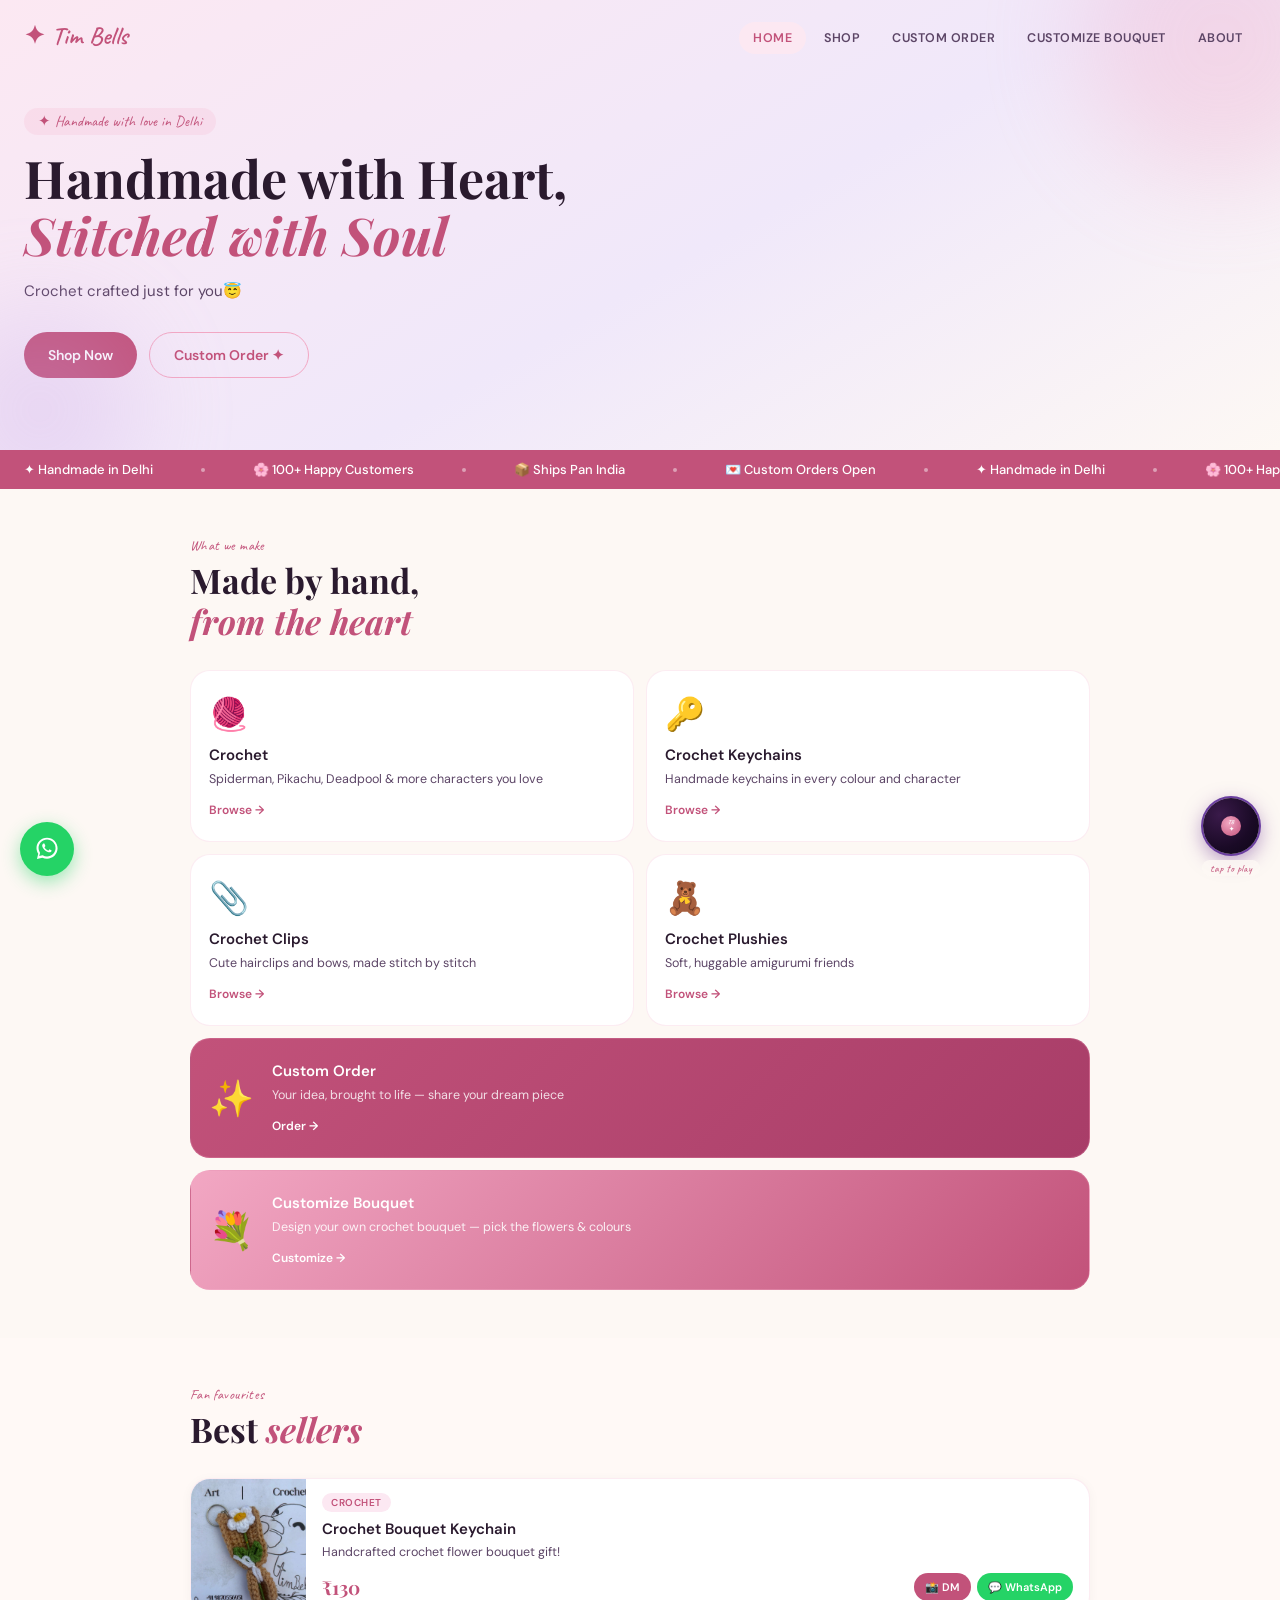
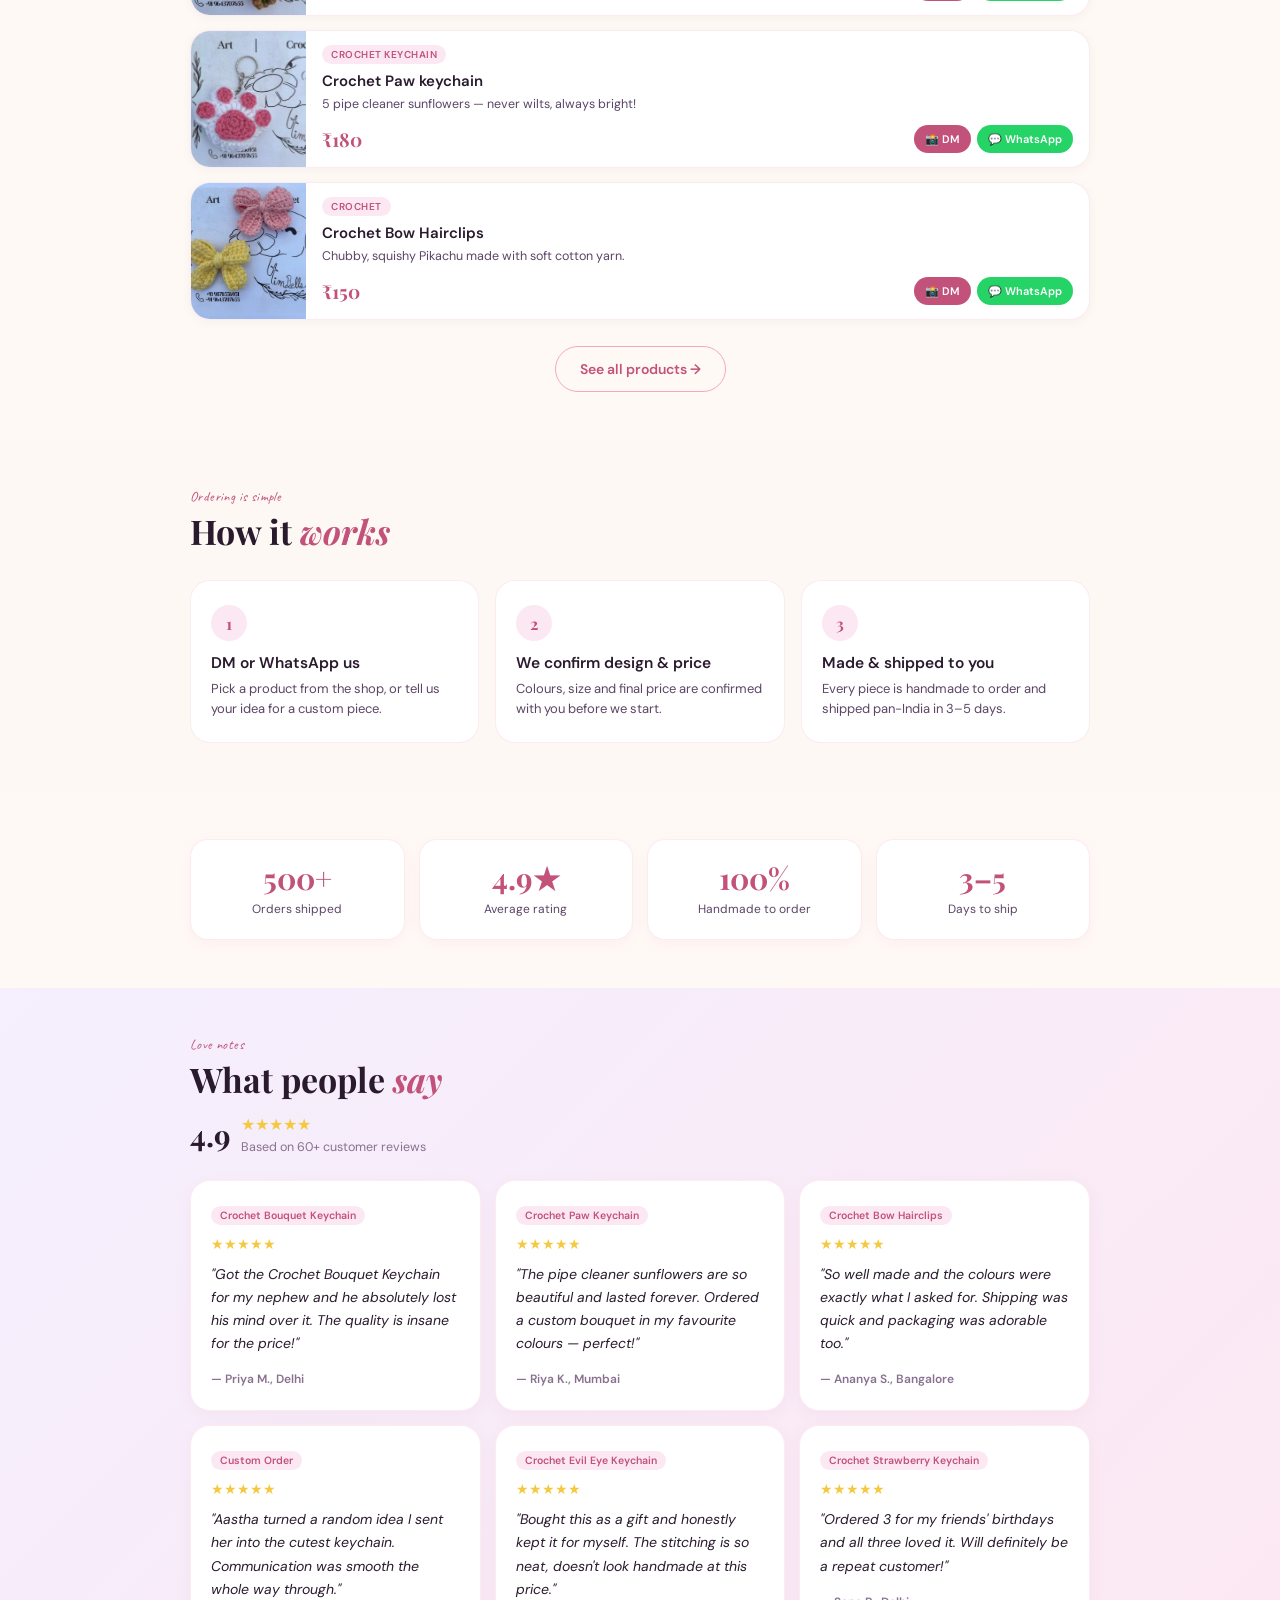
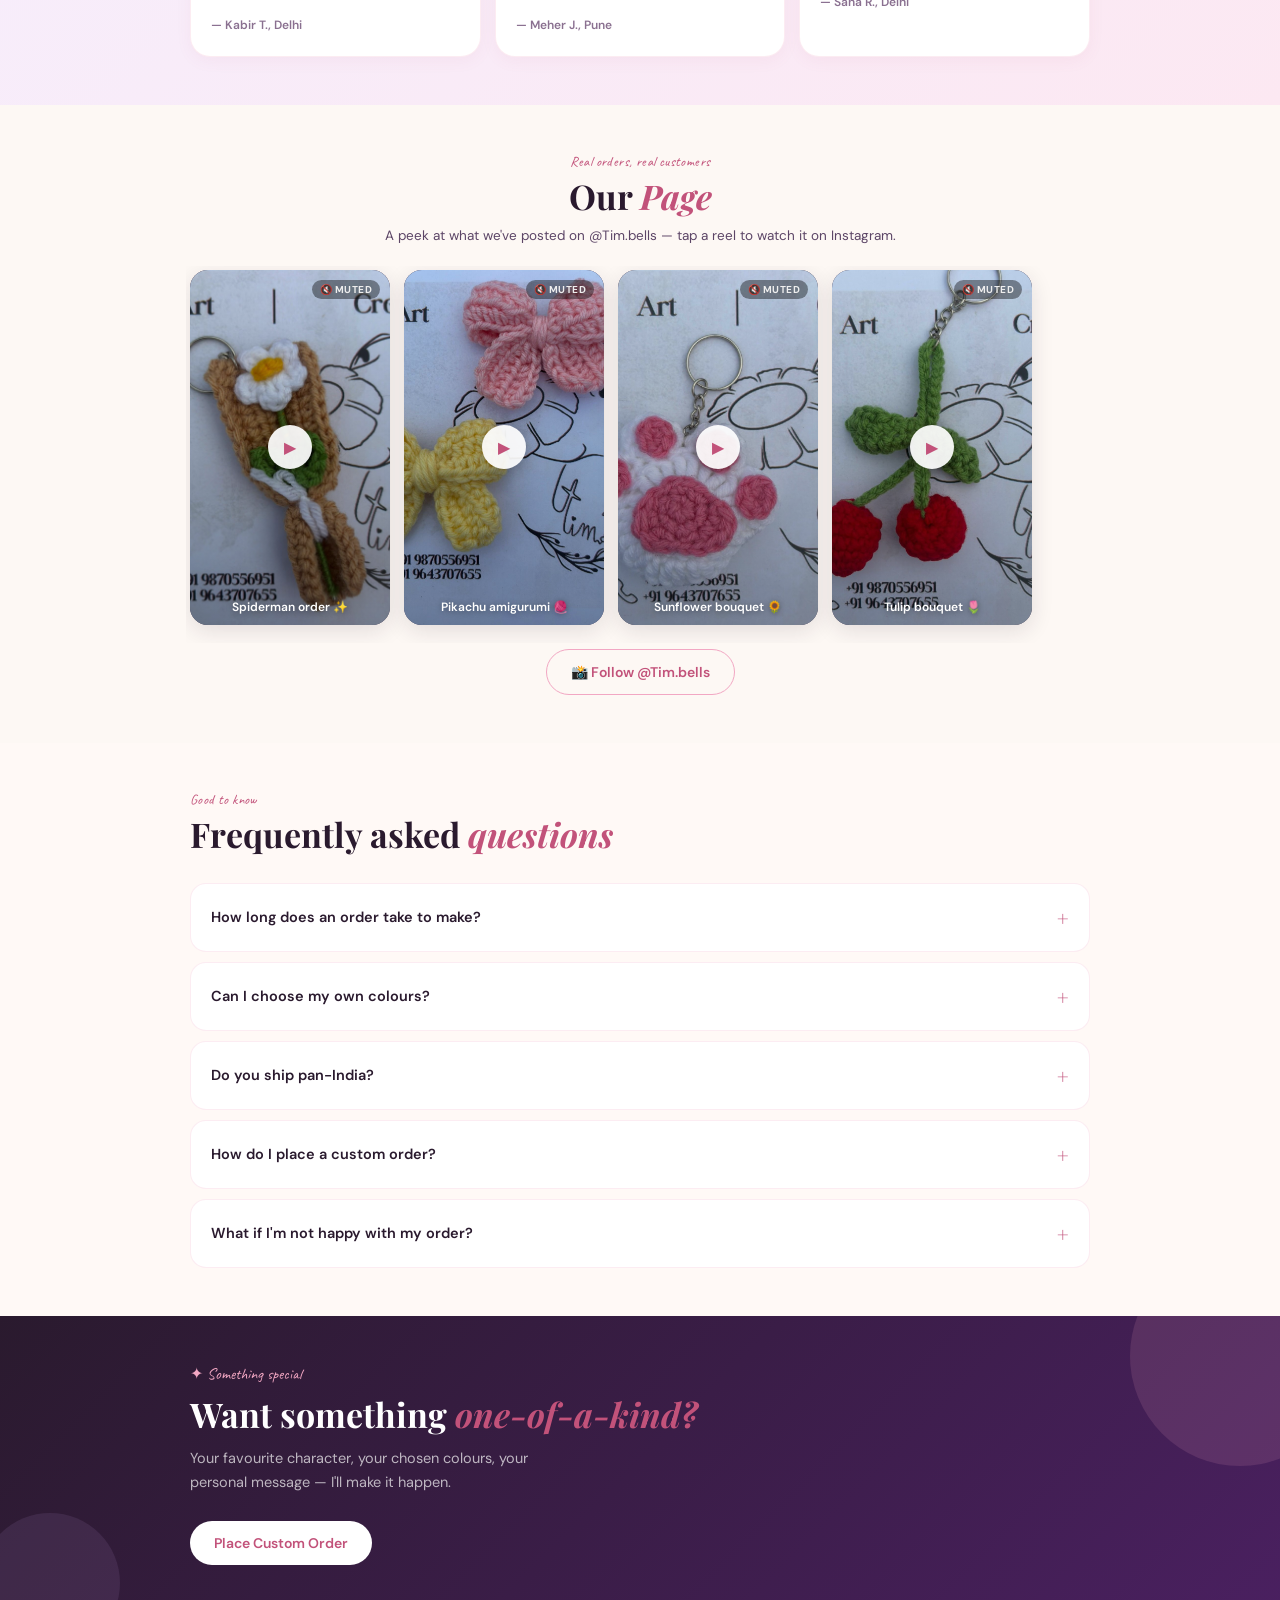
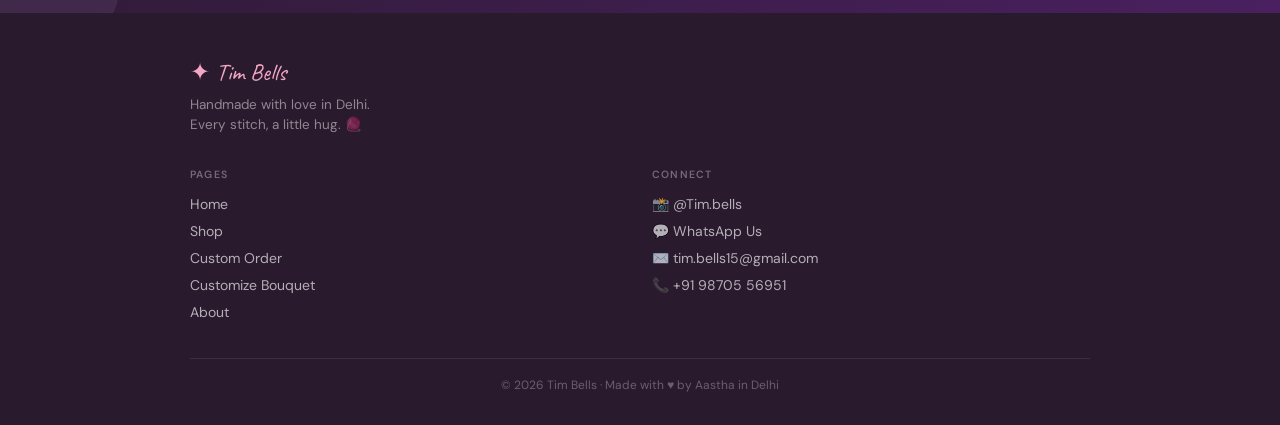
==== commit 8e278a50: "index" ====
--- a/index.html
+++ b/index.html
@@ -96,6 +96,14 @@
             <h3>Custom Order</h3>
             <p>Your idea, brought to life — share your dream piece</p>
             <span class="cat-link">Order →</span>
+          </div>
+        </a>
+        <a href="customize-bouquet.html" class="cat-card cat-card--pink cat-card--full">
+          <div class="cat-icon">💐</div>
+          <div>
+            <h3>Customize Bouquet</h3>
+            <p>Design your own crochet bouquet — pick the flowers &amp; colours</p>
+            <span class="cat-link">Customize →</span>
           </div>
         </a>
       </div>
--- a/style.css
+++ b/style.css
@@ -428,6 +428,15 @@
 .cat-card--highlight .cat-link { color: white !important; }
 .cat-card--highlight p { opacity: 0.82; }
 
+.cat-card--pink {
+  background: linear-gradient(135deg, var(--rose) 0%, var(--rose-dark) 100%);
+}
+
+.cat-card--pink h3,
+.cat-card--pink p,
+.cat-card--pink .cat-link { color: white !important; }
+.cat-card--pink p { opacity: 0.88; }
+
 .cat-icon { font-size: 32px; margin-bottom: 10px; }
 .cat-card--full .cat-icon { margin-bottom: 0; font-size: 36px; flex-shrink: 0; }
 
@@ -1348,6 +1357,128 @@
   font-weight: 600;
 }
 
+/* ===== BUILD-YOUR-OWN BOUQUET BUILDER ===== */
+.flower-builder {
+  border: 2px dashed var(--border);
+  border-radius: 18px;
+  padding: 18px;
+  background: var(--warm-white);
+}
+
+.flower-builder-intro { font-size: 12.5px; color: var(--ink-soft); margin-bottom: 14px; line-height: 1.5; }
+
+.flower-picker {
+  display: grid;
+  grid-template-columns: repeat(2, 1fr);
+  gap: 10px;
+  margin-bottom: 16px;
+}
+@media (min-width: 600px) { .flower-picker { grid-template-columns: repeat(3, 1fr); } }
+
+.flower-type-card {
+  background: white;
+  border: 1.5px solid var(--border);
+  border-radius: 14px;
+  padding: 12px 10px;
+  text-align: center;
+  transition: border-color 0.15s, box-shadow 0.15s;
+}
+.flower-type-emoji { font-size: 24px; margin-bottom: 4px; }
+.flower-type-card h5 { font-size: 12.5px; font-weight: 600; color: var(--ink); margin-bottom: 8px; }
+
+.flower-color-row { display: flex; gap: 6px; justify-content: center; margin-bottom: 9px; flex-wrap: wrap; align-items: center; }
+.flower-color-dot {
+  width: 19px; height: 19px; border-radius: 50%;
+  border: 2px solid transparent; cursor: pointer;
+  box-shadow: inset 0 0 0 1px rgba(0,0,0,0.10);
+  transition: transform 0.12s, border-color 0.12s;
+}
+.flower-color-dot:hover { transform: scale(1.12); }
+.flower-color-dot.selected { border-color: var(--rose-dark); transform: scale(1.18); }
+
+.flower-color-custom {
+  position: relative;
+  width: 19px; height: 19px; border-radius: 50%;
+  border: 2px dashed rgba(0,0,0,0.25);
+  cursor: pointer;
+  display: flex; align-items: center; justify-content: center;
+  transition: transform 0.12s, border-color 0.12s;
+  overflow: hidden;
+}
+.flower-color-custom:hover { transform: scale(1.12); }
+.flower-color-custom.selected { border-color: var(--rose-dark); border-style: solid; transform: scale(1.18); }
+.flower-color-custom-icon { font-size: 9px; filter: drop-shadow(0 0 1px rgba(255,255,255,0.9)); pointer-events: none; }
+.flower-color-custom input[type="color"] {
+  position: absolute; inset: 0; width: 100%; height: 100%;
+  opacity: 0; cursor: pointer; border: none; padding: 0;
+}
+
+.flower-add-btn {
+  font-size: 11.5px; font-weight: 600; padding: 6px 14px; border-radius: 999px;
+  background: var(--rose-dark); color: white; border: none; cursor: pointer;
+  transition: background 0.15s;
+}
+.flower-add-btn:hover { background: var(--rose-deeper); }
+
+.flower-canvas-wrap {
+  position: relative;
+  background: linear-gradient(180deg, var(--rose-light) 0%, var(--cream) 100%);
+  border-radius: 16px;
+  padding: 16px;
+  margin-bottom: 14px;
+  overflow: hidden;
+}
+.bouquet-wrap-graphic {
+  position: absolute;
+  bottom: -6px;
+  left: 50%;
+  transform: translateX(-50%);
+  width: min(92%, 340px);
+  height: auto;
+  pointer-events: none;
+  z-index: 0;
+}
+.flower-canvas {
+  position: relative;
+  z-index: 1;
+  min-height: 140px;
+  display: flex;
+  align-items: flex-end;
+  justify-content: center;
+  flex-wrap: wrap;
+  gap: 1px;
+  padding: 10px 6px 24px;
+}
+.flower-canvas-empty { position: relative; z-index: 1; font-size: 12.5px; color: var(--ink-muted); padding: 40px 0; width: 100%; text-align: center; }
+.flower-stem { width: 34px; height: 50px; display: block; flex-shrink: 0; filter: drop-shadow(0 2px 2px rgba(168,61,104,0.18)); }
+
+.flower-tally {
+  position: relative;
+  z-index: 1;
+  display: flex; flex-wrap: wrap; gap: 8px; justify-content: center;
+  margin-top: 12px;
+}
+.flower-tally-chip {
+  background: white; border: 1px solid var(--border); border-radius: 999px;
+  padding: 4px 6px 4px 10px; font-size: 11.5px; font-weight: 600; color: var(--ink);
+  display: flex; align-items: center; gap: 6px;
+}
+.tally-dot {
+  width: 10px; height: 10px; border-radius: 50%; flex-shrink: 0;
+  box-shadow: inset 0 0 0 1px rgba(0,0,0,0.15);
+}
+.flower-tally-chip button {
+  border: none; background: var(--rose-light); color: var(--rose-dark);
+  width: 17px; height: 17px; border-radius: 50%; font-size: 12px; line-height: 1; cursor: pointer;
+}
+.flower-tally-chip button:hover { background: var(--rose-dark); color: white; }
+
+.flower-builder-footer {
+  display: flex; align-items: center; justify-content: flex-end; flex-wrap: wrap; gap: 10px;
+}
+.flower-clear-btn { font-size: 12px; color: var(--ink-soft); background: none; border: none; text-decoration: underline; cursor: pointer; }
+.flower-clear-btn:hover { color: var(--rose-dark); }
+
 /* ===== SCROLL REVEAL ANIMATION (site-wide) ===== */
 .reveal {
   opacity: 0;
